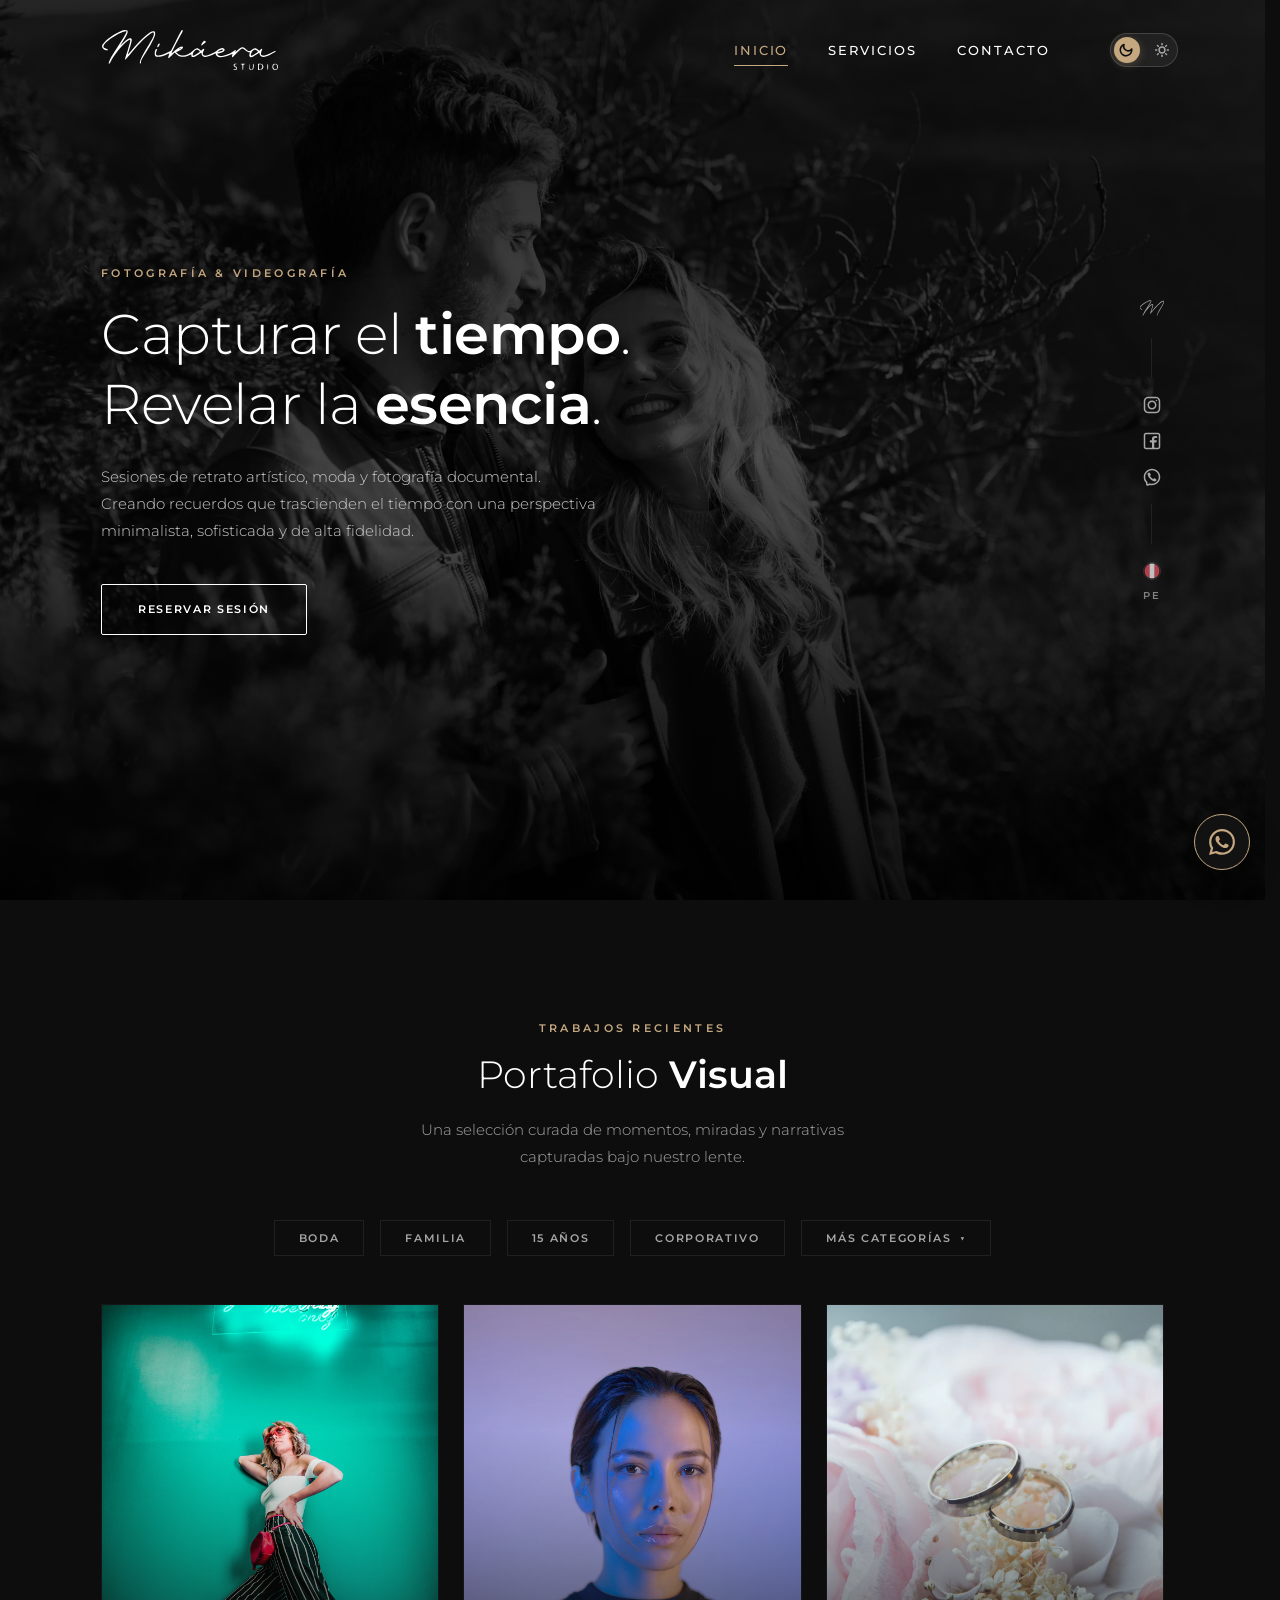
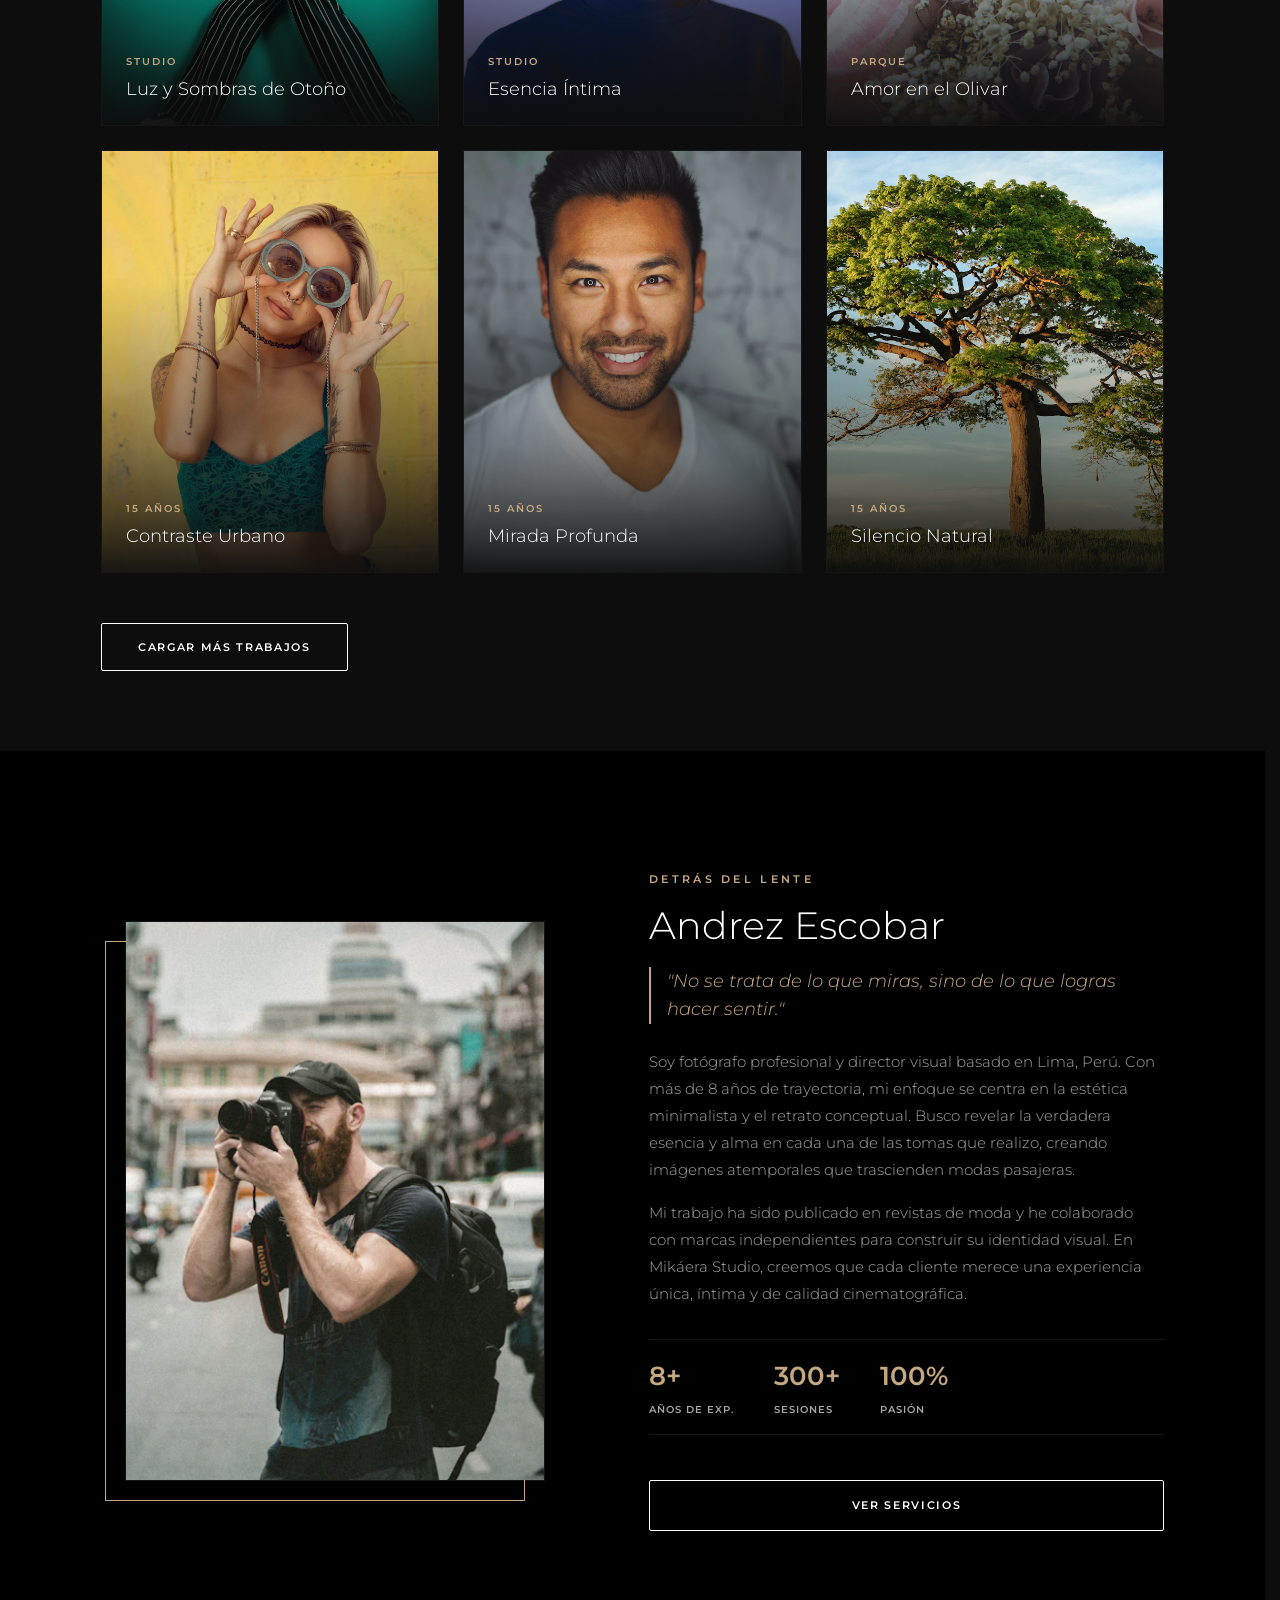
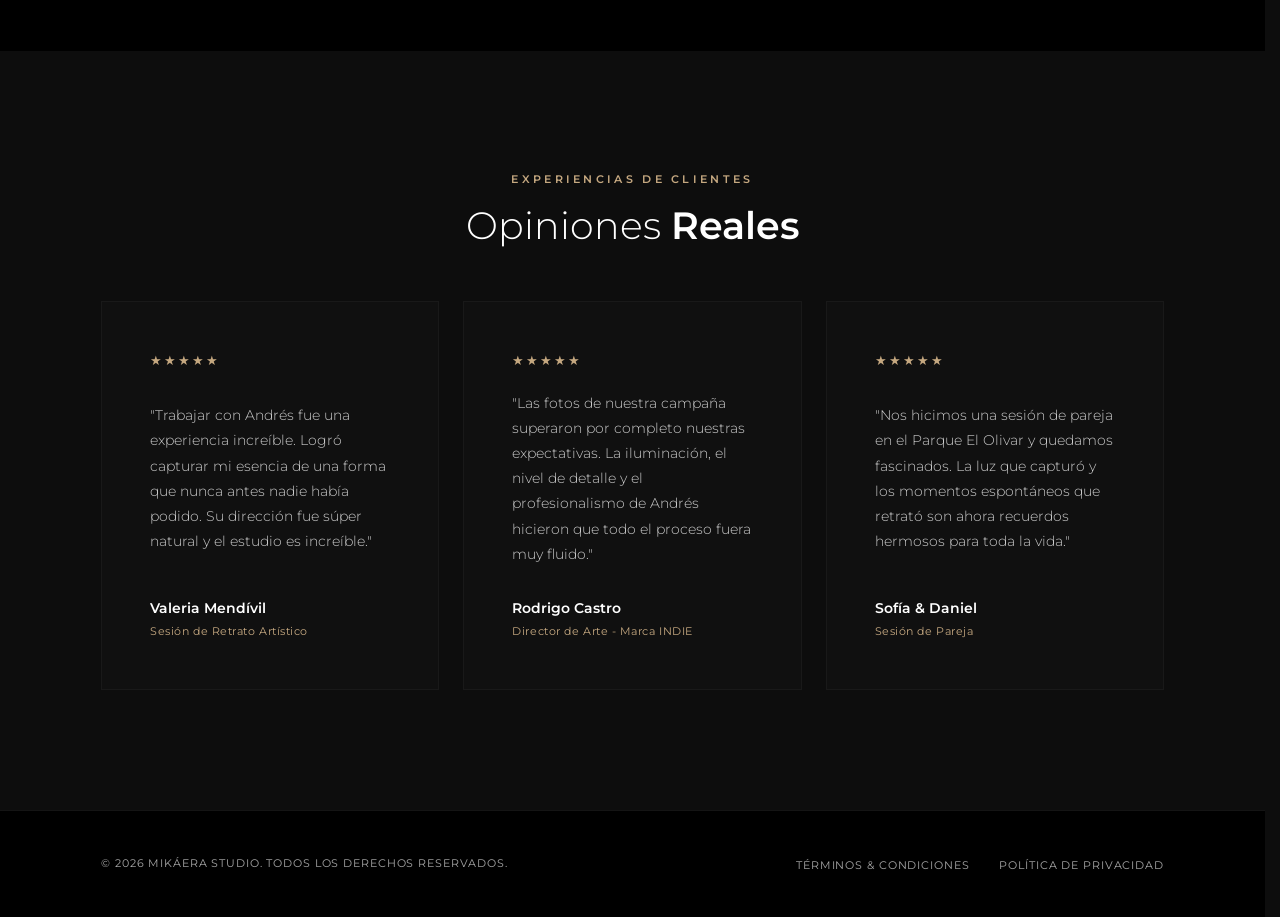
==== index.html @ 5ca25a08 "style: implement adaptive responsive portfolio filters for mobile screens" ====
<!doctype html>
<html lang="es">
  <head>
    <meta charset="UTF-8" />
    <meta name="viewport" content="width=device-width, initial-scale=1.0" />

    <title>Mikáera | Studio de Fotografía</title>

    <!-- Favicon (Opcional, enlazable si se genera) -->
    <link rel="icon" type="image/svg+xml" href="assets/images/logo.svg" />

    <!-- Hoja de estilos del proyecto -->
    <link rel="stylesheet" href="css/styles.css?v=2.0" />
  </head>
  <body class="home-page">
    <script>
      (function() {
        const savedTheme = localStorage.getItem('mikaera-theme') || 'dark';
        if (savedTheme === 'light') {
          document.body.setAttribute('data-theme', 'light');
        }
      })();
    </script>
    <!-- ==========================================================================
     PANTALLA DE PRE-CARGA (PRELOADER)
     ========================================================================== -->
    <div id="preloader" class="preloader"></div>
    <!-- ==========================================================================
     1. CABECERA (MAIN HEADER / NAVEGACIÓN)
     ========================================================================== -->
    <header class="main-header" id="main-header">
      <!-- Contenedor del Logo de la Marca -->
      <div class="logo-container">
        <a href="index.html" aria-label="Inicio - Andrez Escobar">
          <!-- Logo en formato SVG (Se aplica filtro en CSS para adaptarlo al fondo) -->
          <img
            src="assets/images/logo.svg"
            alt="Andrez Escobar Logo"
            class="logo-img"
            id="logo"
          />
        </a>
      </div>

      <!-- Navegación Principal (Edita o añade enlaces aquí) -->
      <nav class="main-navigation" aria-label="Navegación principal">
        <ul class="nav-menu">
          <li><a href="index.html" class="nav-link active">Inicio</a></li>
          <li><a href="servicios.html" class="nav-link">Servicios</a></li>
          <li><a href="contacto.html" class="nav-link">Contacto</a></li>
          <li class="theme-switcher-item">
            <div class="theme-switcher" aria-label="Selector de tema">
              <button class="theme-btn theme-btn--dark active" data-theme-select="dark" title="Tema Oscuro" aria-label="Activar tema oscuro"></button>
              <button class="theme-btn theme-btn--light" data-theme-select="light" title="Tema Claro" aria-label="Activar tema claro"></button>
            </div>
          </li>
        </ul>
      </nav>

      <!-- Botón de Menú Hamburguesa para Móvil -->
      <button class="menu-toggle" aria-label="Abrir menú de navegación" aria-expanded="false">
        <span class="hamburger-bar"></span>
        <span class="hamburger-bar"></span>
        <span class="hamburger-bar"></span>
      </button>
    </header>

    <main>
      <!-- ==========================================================================
       2. SECCIÓN HERO (PORTADA PRINCIPAL)
       ========================================================================== -->
      <section class="hero-section" id="inicio">
        <!-- Contenido Principal de Texto y CTA -->
        <div class="hero-content">
          <!-- Subtítulo o categoría superior -->
          <span class="hero-category">Fotografía & Videografía</span>

          <!-- Título de impacto (Headline). Las etiquetas <span> sirven para aplicar un peso de fuente más grueso -->
          <h1 class="hero-title">
            Capturar el <span>tiempo</span>.<br />
            Revelar la <span>esencia</span>.
          </h1>

          <!-- Párrafo descriptivo (Subheadline) -->
          <p class="hero-description">
            Sesiones de retrato artístico, moda y fotografía documental. Creando
            recuerdos que trascienden el tiempo con una perspectiva minimalista,
            sofisticada y de alta fidelidad.
          </p>

          <!-- Botón de Llamada a la Acción (CTA) -->
          <a href="contacto.html" class="btn btn--primary" id="cta-button">
            Reservar Sesión
          </a>
        </div>

        <!-- ==========================================================================
         3. BARRA LATERAL FLOTANTE DE REDES SOCIALES
         ========================================================================== -->
        <aside class="social-sidebar" aria-label="Redes sociales">
          <!-- Sello Estrella (Arriba) -->
          <div class="star-sidebar" title="Mikáera Studio">
            <div class="star-icon-wrapper">
              <svg
                width="24"
                height="24"
                viewBox="2.4 -22.1 124 124"
                fill="currentColor"
                class="star-icon"
              >
                <g transform="translate(-108.837447,377.000000) scale(0.100000,-0.100000)">
                  <path stroke="currentColor" stroke-width="3" stroke-linejoin="round" d="M1570,3756.001c-135-51.001-331.001-178.003-422.002-273.999c-68.999-73.003-76.997-110-30-155
		c32.002-31.001,83.003-49.004,103.003-36.001c16.997,10,15,11.997-43.999,36.997c-57.002,25-66.001,44.004-41.001,89.004
		c51.001,95.996,372.998,303.999,495,320c41.997,5.996,41.997,5.996,35-22.002c-9.004-35-101.001-187.998-227.002-376.001
		c-52.998-80-107.998-167.998-122.002-195c-42.998-81.997-75.996-161.997-68.999-167.998c13.003-13.003,23.003-3.003,48.003,46.997
		c72.998,144.004,263.999,381.001,386.997,479.004c98.003,76.997,98.999,50,12.002-222.002c-36.001-111.001-65-203.999-65-206.001
		c0-1.997,6.001-3.999,12.998-3.999c7.002,0,65,65,128.999,142.998c212.002,260,464.004,497.002,529.004,497.002
		c30,0,23.999-55-15-135c-18.003-38.999-78.003-142.998-134.004-232.998C2018.999,3127.002,1956.001,2975,2000,2975
		c10,0,13.999,7.998,11.997,27.998c-2.998,33.003,21.001,79.004,137.002,262.002c96.001,151.001,188.999,333.999,197.998,387.002
		c3.003,20,3.003,47.998-0.996,61.997c-5,21.001-12.002,26.001-39.004,26.001c-85.996,0-277.998-171.001-528.999-468.999
		c-45-53.003-78.999-87.002-76.001-76.001c4.004,11.001,27.002,87.998,53.003,170c26.001,86.001,43.999,160,40,172.002
		c-16.001,65.996-93.003,36.997-207.002-77.002c-43.999-43.999-71.997-67.002-61.997-52.002
		c130.996,199.004,175.996,285,171.997,325c-2.998,30-5,32.002-47.998,34.004C1625,3767.998,1588.999,3762.998,1570,3756.001z"/>
                </g>
              </svg>
            </div>
          </div>

          <!-- Línea vertical divisoria superior -->
          <div class="sidebar-divider"></div>

          <!-- Enlace a Instagram (Icono SVG embebido para poder aplicar cambios de color con CSS) -->
          <a
            href="https://instagram.com"
            class="social-icon-link"
            target="_blank"
            rel="noopener noreferrer"
            aria-label="Instagram de Andrez Escobar"
          >
            <svg
              width="24"
              height="24"
              viewBox="0 0 24 24"
              fill="none"
              xmlns="http://www.w3.org/2000/svg"
            >
              <path
                fill-rule="evenodd"
                clip-rule="evenodd"
                d="M12 18C15.3137 18 18 15.3137 18 12C18 8.68629 15.3137 6 12 6C8.68629 6 6 8.68629 6 12C6 15.3137 8.68629 18 12 18ZM12 16C14.2091 16 16 14.2091 16 12C16 9.79086 14.2091 8 12 8C9.79086 8 8 9.79086 8 12C8 14.2091 9.79086 16 12 16Z"
                fill="currentColor"
              />
              <path
                d="M18 5C17.4477 5 17 5.44772 17 6C17 6.55228 17.4477 7 18 7C18.5523 7 19 6.55228 19 6C19 5.44772 18.5523 5 18 5Z"
                fill="currentColor"
              />
              <path
                fill-rule="evenodd"
                clip-rule="evenodd"
                d="M1.65396 4.27606C1 5.55953 1 7.23969 1 10.6V13.4C1 16.7603 1 18.4405 1.65396 19.7239C2.2292 20.8529 3.14708 21.7708 4.27606 22.346C5.55953 23 7.23969 23 10.6 23H13.4C16.7603 23 18.4405 23 19.7239 22.346C20.8529 21.7708 21.7708 20.8529 22.346 19.7239C23 18.4405 23 16.7603 23 13.4V10.6C23 7.23969 23 5.55953 22.346 4.27606C21.7708 3.14708 20.8529 2.2292 19.7239 1.65396C18.4405 1 16.7603 1 13.4 1H10.6C7.23969 1 5.55953 1 4.27606 1.65396C3.14708 2.2292 2.2292 3.14708 1.65396 4.27606ZM13.4 3H10.6C8.88684 3 7.72225 3.00156 6.82208 3.0751C5.94524 3.14674 5.49684 3.27659 5.18404 3.43597C4.43139 3.81947 3.81947 4.43139 3.43597 5.18404C3.27659 5.49684 3.14674 5.94524 3.0751 6.82208C3.00156 7.72225 3 8.88684 3 10.6V13.4C3 15.1132 3.00156 16.2777 3.0751 17.1779C3.14674 18.0548 3.27659 18.5032 3.43597 18.816C3.81947 19.5686 4.43139 20.1805 5.18404 20.564C5.49684 20.7234 5.94524 20.8533 6.82208 20.9249C7.72225 20.9984 8.88684 21 10.6 21H13.4C15.1132 21 16.2777 20.9984 17.1779 20.9249C18.0548 20.8533 18.5032 20.7234 18.816 20.564C19.5686 20.1805 20.1805 19.5686 20.564 18.816C20.7234 18.5032 20.8533 18.0548 20.9249 17.1779C20.9984 16.2777 21 15.1132 21 13.4V10.6C21 8.88684 20.9984 7.72225 20.9249 6.82208C20.8533 5.94524 20.7234 5.49684 20.564 5.18404C20.1805 4.43139 19.5686 3.81947 18.816 3.43597C18.5032 3.27659 18.0548 3.14674 17.1779 3.0751C16.2777 3.00156 15.1132 3 13.4 3Z"
                fill="currentColor"
              />
            </svg>
          </a>

          <!-- Enlace a Facebook -->
          <a
            href="https://facebook.com"
            class="social-icon-link"
            target="_blank"
            rel="noopener noreferrer"
            aria-label="Facebook de Andrez Escobar"
          >
            <svg
              width="24"
              height="24"
              viewBox="0 0 24 24"
              fill="none"
              xmlns="http://www.w3.org/2000/svg"
            >
              <path
                fill-rule="evenodd"
                clip-rule="evenodd"
                d="M20 1C21.6569 1 23 2.34315 23 4V20C23 21.6569 21.6569 23 20 23H4C2.34315 23 1 21.6569 1 20V4C1 2.34315 2.34315 1 4 1H20ZM20 3C20.5523 3 21 3.44772 21 4V20C21 20.5523 20.5523 21 20 21H15V13.9999H17.0762C17.5066 13.9999 17.8887 13.7245 18.0249 13.3161L18.4679 11.9871C18.6298 11.5014 18.2683 10.9999 17.7564 10.9999H15V8.99992C15 8.49992 15.5 7.99992 16 7.99992H18C18.5523 7.99992 19 7.5522 19 6.99992V6.31393C19 5.99091 18.7937 5.7013 18.4813 5.61887C17.1705 5.27295 16 5.27295 16 5.27295C13.5 5.27295 12 6.99992 12 8.49992V10.9999H10C9.44772 10.9999 9 11.4476 9 11.9999V12.9999C9 13.5522 9.44771 13.9999 10 13.9999H12V21H4C3.44772 21 3 20.5523 3 20V4C3 3.44772 3.44772 3 4 3H20Z"
                fill="currentColor"
              />
            </svg>
          </a>

          <!-- Enlace a WhatsApp -->
          <a
            href="https://wa.me/51992625035"
            class="social-icon-link"
            target="_blank"
            rel="noopener noreferrer"
            aria-label="WhatsApp de Andrez Escobar"
          >
            <svg
              width="24"
              height="24"
              viewBox="0 0 24 24"
              fill="none"
              xmlns="http://www.w3.org/2000/svg"
            >
              <path
                d="M6.014 8.00613C6.12827 7.1024 7.30277 5.87414 8.23488 6.01043L8.23339 6.00894C9.14051 6.18132 9.85859 7.74261 10.2635 8.44465C10.5504 8.95402 10.3641 9.4701 10.0965 9.68787C9.7355 9.97883 9.17099 10.3803 9.28943 10.7834C9.5 11.5 12 14 13.2296 14.7107C13.695 14.9797 14.0325 14.2702 14.3207 13.9067C14.5301 13.6271 15.0466 13.46 15.5548 13.736C16.3138 14.178 17.0288 14.6917 17.69 15.27C18.0202 15.546 18.0977 15.9539 17.8689 16.385C17.4659 17.1443 16.3003 18.1456 15.4542 17.9421C13.9764 17.5868 8 15.27 6.08033 8.55801C5.97237 8.24048 5.99955 8.12044 6.014 8.00613Z"
                fill="currentColor"
              />
              <path
                fill-rule="evenodd"
                clip-rule="evenodd"
                d="M12 23C10.7764 23 10.0994 22.8687 9 22.5L6.89443 23.5528C5.56462 24.2177 4 23.2507 4 21.7639V19.5C1.84655 17.492 1 15.1767 1 12C1 5.92487 5.92487 1 12 1C18.0751 1 23 5.92487 23 12C23 18.0751 18.0751 23 12 23ZM6 18.6303L5.36395 18.0372C3.69087 16.4772 3 14.7331 3 12C3 7.02944 7.02944 3 12 3C16.9706 3 21 7.02944 21 12C21 16.9706 16.9706 21 12 21C11.0143 21 10.552 20.911 9.63595 20.6038L8.84847 20.3397L6 21.7639V18.6303Z"
                fill="currentColor"
              />
            </svg>
          </a>

          <!-- Línea vertical divisoria -->
          <div class="sidebar-divider"></div>

          <!-- Origen/Ubicación del Studio (Perú) -->
          <div class="location-sidebar" title="Estudio de origen peruano">
            <img
              src="assets/images/peru-flag.svg"
              alt="Bandera del Perú"
              class="flag-icon-sidebar"
            />
            <span class="location-text">PE</span>
          </div>
        </aside>
      </section>

      <!-- ==========================================================================
       3. SECCIÓN PORTAFOLIO (GALERÍA INTERACTIVA)
       ========================================================================== -->
      <section class="portfolio-section scroll-reveal" id="portafolio">
        <div class="section-header text-center">
          <span class="section-subtitle">Trabajos Recientes</span>
          <h2 class="section-title">Portafolio <span>Visual</span></h2>
          <p class="section-description mx-auto">
            Una selección curada de momentos, miradas y narrativas capturadas bajo nuestro lente.
          </p>
        </div>

        <!-- Filtros de Categorías -->
        <div class="portfolio-filters">
          <!-- Botones Directos -->
          <button class="btn btn--accent filter-btn" data-filter="bodas-parejas">Boda</button>
          <button class="btn btn--accent filter-btn" data-filter="maternidad-familia">Familia</button>
          <button class="btn btn--accent filter-btn hide-on-mobile" data-filter="quinceanos-editorial">15 Años</button>
          <button class="btn btn--accent filter-btn hide-on-mobile" data-filter="branding-identidad">Corporativo</button>
          
          <!-- Dropdown de Categorías Secundarias -->
          <div class="portfolio-dropdown" id="portfolio-dropdown">
            <button class="btn btn--accent dropdown-trigger" id="dropdown-trigger-btn" aria-haspopup="true" aria-expanded="false">
              <span class="trigger-text">Más Categorías</span> <span class="chevron-arrow">▼</span>
            </button>
            <ul class="portfolio-dropdown-menu" role="menu" aria-labelledby="dropdown-trigger-btn">
              <li role="none"><button class="dropdown-item filter-btn" data-filter="all" role="menuitem">Ver Todos</button></li>
              <!-- Mostrados solo en móviles dentro del dropdown -->
              <li role="none" class="show-on-mobile"><button class="dropdown-item filter-btn" data-filter="quinceanos-editorial" role="menuitem">15 Años</button></li>
              <li role="none" class="show-on-mobile"><button class="dropdown-item filter-btn" data-filter="branding-identidad" role="menuitem">Corporativo</button></li>
              
              <li role="none"><button class="dropdown-item filter-btn" data-filter="graduacion" role="menuitem">Graduación</button></li>
              <li role="none"><button class="dropdown-item filter-btn" data-filter="promocion" role="menuitem">Promoción</button></li>
              <li role="none"><button class="dropdown-item filter-btn" data-filter="parque" role="menuitem">Parque</button></li>
              <li role="none"><button class="dropdown-item filter-btn" data-filter="studio" role="menuitem">Studio</button></li>
              <li role="none"><button class="dropdown-item filter-btn" data-filter="cumpleanos" role="menuitem">Cumple años</button></li>
            </ul>
          </div>
        </div>

        <!-- Grid de Portafolio -->
        <div class="portfolio-grid">
          <!-- Item 1: Editorial de Moda -->
          <div class="portfolio-item" data-project-id="1" data-category="studio" data-title="Luz y Sombras de Otoño" data-image="assets/images/portfolio/proyecto-1/hero.webp">
            <div class="portfolio-img-container">
              <img src="assets/images/portfolio/proyecto-1/hero.webp" alt="Editorial de Moda - Estudio" class="portfolio-img lazy-image" loading="lazy">
              <a href="#" class="portfolio-link-overlay" aria-label="Ver detalles de Luz y Sombras de Otoño"></a>
              <div class="portfolio-overlay">
                <span class="portfolio-category">Studio</span>
                <h3 class="portfolio-item-title">Luz y Sombras de Otoño</h3>
                
              </div>
            </div>
          </div>

          <!-- Item 2: Retrato de Autor -->
          <div class="portfolio-item" data-project-id="2" data-category="studio" data-title="Esencia Íntima" data-image="assets/images/portfolio/proyecto-2/hero.webp">
            <div class="portfolio-img-container">
              <img src="assets/images/portfolio/proyecto-2/hero.webp" alt="Retrato Artístico Femenino" class="portfolio-img lazy-image" loading="lazy">
              <a href="#" class="portfolio-link-overlay" aria-label="Ver detalles de Esencia Íntima"></a>
              <div class="portfolio-overlay">
                <span class="portfolio-category">Studio</span>
                <h3 class="portfolio-item-title">Esencia Íntima</h3>
                
              </div>
            </div>
          </div>

          <!-- Item 3: Bodas & Parejas -->
          <div class="portfolio-item" data-project-id="3" data-category="parque" data-title="Amor en el Olivar" data-image="assets/images/portfolio/proyecto-3/hero.webp">
            <div class="portfolio-img-container">
              <img src="assets/images/portfolio/proyecto-3/hero.webp" alt="Pareja en el Olivar" class="portfolio-img lazy-image" loading="lazy">
              <a href="#" class="portfolio-link-overlay" aria-label="Ver detalles de Amor en el Olivar"></a>
              <div class="portfolio-overlay">
                <span class="portfolio-category">Parque</span>
                <h3 class="portfolio-item-title">Amor en el Olivar</h3>
                
              </div>
            </div>
          </div>

          <!-- Item 4: Quinceaños Editorial -->
          <div class="portfolio-item" data-project-id="4" data-category="quinceanos-editorial" data-title="Contraste Urbano" data-image="assets/images/portfolio/proyecto-4/hero.webp">
            <div class="portfolio-img-container">
              <img src="assets/images/portfolio/proyecto-4/hero.webp" alt="Editorial Primavera Urbano" class="portfolio-img lazy-image" loading="lazy">
              <a href="#" class="portfolio-link-overlay" aria-label="Ver detalles de Contraste Urbano"></a>
              <div class="portfolio-overlay">
                <span class="portfolio-category">15 Años</span>
                <h3 class="portfolio-item-title">Contraste Urbano</h3>
                
              </div>
            </div>
          </div>

          <!-- Item 5: Retrato de Autor -->
          <div class="portfolio-item" data-project-id="5" data-category="quinceanos-editorial" data-title="Mirada Profunda" data-image="assets/images/portfolio/proyecto-5/hero.webp">
            <div class="portfolio-img-container">
              <img src="assets/images/portfolio/proyecto-5/hero.webp" alt="Retrato Masculino Expresivo" class="portfolio-img lazy-image" loading="lazy">
              <a href="#" class="portfolio-link-overlay" aria-label="Ver detalles de Mirada Profunda"></a>
              <div class="portfolio-overlay">
                <span class="portfolio-category">15 Años</span>
                <h3 class="portfolio-item-title">Mirada Profunda</h3>
                
              </div>
            </div>
          </div>

          <!-- Item 6: Quinceaños Editorial -->
          <div class="portfolio-item" data-project-id="6" data-category="quinceanos-editorial" data-title="Silencio Natural" data-image="assets/images/portfolio/proyecto-6/hero.webp">
            <div class="portfolio-img-container">
              <img src="assets/images/portfolio/proyecto-6/hero.webp" alt="Naturaleza Documental" class="portfolio-img lazy-image" loading="lazy">
              <a href="#" class="portfolio-link-overlay" aria-label="Ver detalles de Silencio Natural"></a>
              <div class="portfolio-overlay">
                <span class="portfolio-category">15 Años</span>
                <h3 class="portfolio-item-title">Silencio Natural</h3>
                
              </div>
            </div>
          </div>

          <!-- Item 7: Maternidad & Familia -->
          <div class="portfolio-item" data-project-id="7" data-category="maternidad-familia" data-title="Risas de la Tarde" data-image="assets/images/portfolio/proyecto-7/hero.webp">
            <div class="portfolio-img-container">
              <img src="assets/images/portfolio/proyecto-7/hero.webp" alt="Familia en Exteriores" class="portfolio-img lazy-image" loading="lazy">
              <a href="#" class="portfolio-link-overlay" aria-label="Ver detalles de Risas de la Tarde"></a>
              <div class="portfolio-overlay">
                <span class="portfolio-category">Familia</span>
                <h3 class="portfolio-item-title">Risas de la Tarde</h3>
                
              </div>
            </div>
          </div>

          <!-- Item 8: Maternidad & Familia -->
          <div class="portfolio-item" data-project-id="8" data-category="maternidad-familia" data-title="Dulce Espera" data-image="assets/images/portfolio/proyecto-8/hero.webp">
            <div class="portfolio-img-container">
              <img src="assets/images/portfolio/proyecto-8/hero.webp" alt="Maternidad Artística" class="portfolio-img lazy-image" loading="lazy">
              <a href="#" class="portfolio-link-overlay" aria-label="Ver detalles de Dulce Espera"></a>
              <div class="portfolio-overlay">
                <span class="portfolio-category">Familia</span>
                <h3 class="portfolio-item-title">Dulce Espera</h3>
                
              </div>
            </div>
          </div>

          <!-- Item 9: Conceptual & Fine Art -->
          <div class="portfolio-item" data-project-id="9" data-category="studio" data-title="Destello Mágico" data-image="assets/images/portfolio/proyecto-9/hero.webp">
            <div class="portfolio-img-container">
              <img src="assets/images/portfolio/proyecto-9/hero.webp" alt="Efectos de Brillo Creativos" class="portfolio-img lazy-image" loading="lazy">
              <a href="#" class="portfolio-link-overlay" aria-label="Ver detalles de Destello Mágico"></a>
              <div class="portfolio-overlay">
                <span class="portfolio-category">Studio</span>
                <h3 class="portfolio-item-title">Destello Mágico</h3>
                
              </div>
            </div>
          </div>

          <!-- Item 10: Maternidad & Familia -->
          <div class="portfolio-item" data-project-id="10" data-category="maternidad-familia" data-title="Miradas Compartidas" data-image="assets/images/portfolio/proyecto-10/hero.webp">
            <div class="portfolio-img-container">
              <img src="assets/images/portfolio/proyecto-10/hero.webp" alt="Reportaje de Pareja" class="portfolio-img lazy-image" loading="lazy">
              <a href="#" class="portfolio-link-overlay" aria-label="Ver detalles de Miradas Compartidas"></a>
              <div class="portfolio-overlay">
                <span class="portfolio-category">Familia</span>
                <h3 class="portfolio-item-title">Miradas Compartidas</h3>
                
              </div>
            </div>
          </div>

          <!-- Item 11: Graduaciones & Promos -->
          <div class="portfolio-item" data-project-id="11" data-category="promocion" data-title="Inocencia y Luz" data-image="assets/images/portfolio/proyecto-11/hero.webp">
            <div class="portfolio-img-container">
              <img src="assets/images/portfolio/proyecto-11/hero.webp" alt="Retrato Infantil Espontáneo" class="portfolio-img lazy-image" loading="lazy">
              <a href="#" class="portfolio-link-overlay" aria-label="Ver detalles de Inocencia y Luz"></a>
              <div class="portfolio-overlay">
                <span class="portfolio-category">Promoción</span>
                <h3 class="portfolio-item-title">Inocencia y Luz</h3>
                
              </div>
            </div>
          </div>

          <!-- Item 12: Graduaciones & Promos -->
          <div class="portfolio-item" data-project-id="12" data-category="cumpleanos" data-title="Celebración Dorada" data-image="assets/images/portfolio/proyecto-12/hero.webp">
            <div class="portfolio-img-container">
              <img src="assets/images/portfolio/proyecto-12/hero.webp" alt="Cumpleaños en Estudio" class="portfolio-img lazy-image" loading="lazy">
              <a href="#" class="portfolio-link-overlay" aria-label="Ver detalles de Celebración Dorada"></a>
              <div class="portfolio-overlay">
                <span class="portfolio-category">Cumple años</span>
                <h3 class="portfolio-item-title">Celebración Dorada</h3>
                
              </div>
            </div>
          </div>

          <!-- Item 13: Quinceaños Editorial -->
          <div class="portfolio-item" data-project-id="13" data-category="quinceanos-editorial" data-title="Quince Primaveras" data-image="assets/images/portfolio/proyecto-13/hero.webp">
            <div class="portfolio-img-container">
              <img src="assets/images/portfolio/proyecto-13/hero.webp" alt="Retrato Quinceañera" class="portfolio-img lazy-image" loading="lazy">
              <a href="#" class="portfolio-link-overlay" aria-label="Ver detalles de Quince Primaveras"></a>
              <div class="portfolio-overlay">
                <span class="portfolio-category">15 Años</span>
                <h3 class="portfolio-item-title">Quince Primaveras</h3>
                
              </div>
            </div>
          </div>

          <!-- Item 14: Eventos & Coberturas -->
          <div class="portfolio-item" data-project-id="14" data-category="graduacion" data-title="Unión Eterna" data-image="assets/images/portfolio/proyecto-14/hero.webp">
            <div class="portfolio-img-container">
              <img src="assets/images/portfolio/proyecto-14/hero.webp" alt="Retrato Familiar Elegante" class="portfolio-img lazy-image" loading="lazy">
              <a href="#" class="portfolio-link-overlay" aria-label="Ver detalles de Unión Eterna"></a>
              <div class="portfolio-overlay">
                <span class="portfolio-category">Graduación</span>
                <h3 class="portfolio-item-title">Unión Eterna</h3>
                
              </div>
            </div>
          </div>

          <!-- Item 15: Bodas & Parejas -->
          <div class="portfolio-item" data-project-id="15" data-category="bodas-parejas" data-title="Atardecer de Dos" data-image="assets/images/portfolio/proyecto-15/hero.webp">
            <div class="portfolio-img-container">
              <img src="assets/images/portfolio/proyecto-15/hero.webp" alt="Sesión de Pareja al Aire Libre" class="portfolio-img lazy-image" loading="lazy">
              <a href="#" class="portfolio-link-overlay" aria-label="Ver detalles de Atardecer de Dos"></a>
              <div class="portfolio-overlay">
                <span class="portfolio-category">Boda</span>
                <h3 class="portfolio-item-title">Atardecer de Dos</h3>
                
              </div>
            </div>
          </div>

          <!-- Item 16: Retrato de Autor -->
          <div class="portfolio-item" data-project-id="16" data-category="studio" data-title="Retrato de Luz" data-image="assets/images/portfolio/proyecto-16/hero.webp">
            <div class="portfolio-img-container">
              <img src="assets/images/portfolio/proyecto-16/hero.webp" alt="Estudio Retrato Creativo" class="portfolio-img lazy-image" loading="lazy">
              <a href="#" class="portfolio-link-overlay" aria-label="Ver detalles de Retrato de Luz"></a>
              <div class="portfolio-overlay">
                <span class="portfolio-category">Studio</span>
                <h3 class="portfolio-item-title">Retrato de Luz</h3>
                
              </div>
            </div>
          </div>

          <!-- Item 17: Branding & Corporativo -->
          <div class="portfolio-item" data-project-id="17" data-category="branding-identidad" data-title="Detalles en Verde" data-image="assets/images/portfolio/proyecto-17/hero.webp">
            <div class="portfolio-img-container">
              <img src="assets/images/portfolio/proyecto-17/hero.webp" alt="Detalles Naturales" class="portfolio-img lazy-image" loading="lazy">
              <a href="#" class="portfolio-link-overlay" aria-label="Ver detalles de Detalles en Verde"></a>
              <div class="portfolio-overlay">
                <span class="portfolio-category">Corporativo</span>
                <h3 class="portfolio-item-title">Detalles en Verde</h3>
                
              </div>
            </div>
          </div>

          <!-- Item 18: Branding & Corporativo -->
          <div class="portfolio-item" data-project-id="18" data-category="branding-identidad" data-title="Historias del Camino" data-image="assets/images/portfolio/proyecto-18/hero.webp">
            <div class="portfolio-img-container">
              <img src="assets/images/portfolio/proyecto-18/hero.webp" alt="Fotografía de Viajes / Pareja" class="portfolio-img lazy-image" loading="lazy">
              <a href="#" class="portfolio-link-overlay" aria-label="Ver detalles de Historias del Camino"></a>
              <div class="portfolio-overlay">
                <span class="portfolio-category">Corporativo</span>
                <h3 class="portfolio-item-title">Historias del Camino</h3>
                
              </div>
            </div>
          </div>
        </div>

        <!-- Botón de Carga Progresiva -->
        <div class="portfolio-load-more text-center" style="margin-top: 50px;">
          <button id="load-more-btn" class="btn btn--primary" aria-label="Cargar más trabajos del portafolio">
            Cargar más trabajos
          </button>
        </div>
      </section>

      <!-- ==========================================================================
       4. SECCIÓN SOBRE MÍ
       ========================================================================== -->
      <section class="about-section scroll-reveal" id="sobre-mi">
        <div class="about-container">
          <div class="about-image-wrapper">
            <img src="assets/images/about/andrez-escobar.webp" alt="Andrez Escobar en acción" class="about-img">
            <div class="about-image-border"></div>
          </div>
          <div class="about-content">
            <span class="section-subtitle">Detrás del Lente</span>
            <h2 class="section-title">Andrez Escobar</h2>
            <p class="about-text-highlight">
              "No se trata de lo que miras, sino de lo que logras hacer sentir."
            </p>
            <p class="about-text">
              Soy fotógrafo profesional y director visual basado en Lima, Perú. Con más de 8 años de trayectoria, mi enfoque se centra en la estética minimalista y el retrato conceptual. Busco revelar la verdadera esencia y alma en cada una de las tomas que realizo, creando imágenes atemporales que trascienden modas pasajeras.
            </p>
            <p class="about-text">
              Mi trabajo ha sido publicado en revistas de moda y he colaborado con marcas independientes para construir su identidad visual. En Mikáera Studio, creemos que cada cliente merece una experiencia única, íntima y de calidad cinematográfica.
            </p>
            <div class="about-stats">
              <div class="stat-item">
                <span class="stat-number">8+</span>
                <span class="stat-label">Años de Exp.</span>
              </div>
              <div class="stat-item">
                <span class="stat-number">300+</span>
                <span class="stat-label">Sesiones</span>
              </div>
              <div class="stat-item">
                <span class="stat-number">100%</span>
                <span class="stat-label">Pasión</span>
              </div>
            </div>
            <a href="servicios.html" class="btn btn--primary" style="margin-top: 10px;">Ver Servicios</a>
          </div>
        </div>
      </section>

      <!-- ==========================================================================
       5. SECCIÓN TESTIMONIOS
       ========================================================================== -->
      <section class="testimonials-section scroll-reveal" id="testimonios">
        <div class="section-header text-center">
          <span class="section-subtitle">Experiencias de Clientes</span>
          <h2 class="section-title">Opiniones <span>Reales</span></h2>
        </div>

        <div class="testimonials-grid">
          <!-- Testimonio 1 -->
          <div class="testimonial-card">
            <div class="testimonial-rating">
              <span>★</span><span>★</span><span>★</span><span>★</span><span>★</span>
            </div>
            <p class="testimonial-quote">
              "Trabajar con Andrés fue una experiencia increíble. Logró capturar mi esencia de una forma que nunca antes nadie había podido. Su dirección fue súper natural y el estudio es increíble."
            </p>
            <div class="testimonial-client">
              <h4 class="client-name">Valeria Mendívil</h4>
              <span class="client-role">Sesión de Retrato Artístico</span>
            </div>
          </div>

          <!-- Testimonio 2 -->
          <div class="testimonial-card">
            <div class="testimonial-rating">
              <span>★</span><span>★</span><span>★</span><span>★</span><span>★</span>
            </div>
            <p class="testimonial-quote">
              "Las fotos de nuestra campaña superaron por completo nuestras expectativas. La iluminación, el nivel de detalle y el profesionalismo de Andrés hicieron que todo el proceso fuera muy fluido."
            </p>
            <div class="testimonial-client">
              <h4 class="client-name">Rodrigo Castro</h4>
              <span class="client-role">Director de Arte - Marca INDIE</span>
            </div>
          </div>

          <!-- Testimonio 3 -->
          <div class="testimonial-card">
            <div class="testimonial-rating">
              <span>★</span><span>★</span><span>★</span><span>★</span><span>★</span>
            </div>
            <p class="testimonial-quote">
              "Nos hicimos una sesión de pareja en el Parque El Olivar y quedamos fascinados. La luz que capturó y los momentos espontáneos que retrató son ahora recuerdos hermosos para toda la vida."
            </p>
            <div class="testimonial-client">
              <h4 class="client-name">Sofía & Daniel</h4>
              <span class="client-role">Sesión de Pareja</span>
            </div>
          </div>
        </div>
      </section>

      <!-- ==========================================================================
       MODAL DE DETALLE DE PROYECTO (DINÁMICO)
       ========================================================================== -->
      <div id="project-modal" class="project-modal" aria-hidden="true" role="dialog" aria-label="Detalles del Proyecto">
        <div class="modal-container project-modal-container">
          <button class="modal-close project-modal-close" id="project-modal-close" aria-label="Cerrar modal">&times;</button>
          
          <!-- Contenedor del Hero Banner del Proyecto -->
          <div class="project-modal-hero">
            <div class="project-modal-hero-banner">
              <img id="project-modal-hero-img" src="" alt="Portada del proyecto" class="project-modal-img lazy-image">
            </div>
            <div class="project-modal-meta-header">
              <span id="project-modal-category" class="project-category-tag"></span>
              <h1 class="project-title-main" id="project-modal-title"></h1>
            </div>
          </div>

          <!-- Ficha de Datos Rápida -->
          <div class="project-modal-quick-specs">
            <div class="spec-item">
              <span class="spec-label">Cliente</span>
              <span id="project-modal-client" class="spec-value"></span>
            </div>
            <div class="spec-item">
              <span class="spec-label">Año</span>
              <span id="project-modal-year" class="spec-value"></span>
            </div>
            <div class="spec-item">
              <span class="spec-label">Servicio</span>
              <span id="project-modal-service" class="spec-value"></span>
            </div>
          </div>

          <!-- Grid de Introducción y Créditos -->
          <div class="project-modal-intro-grid">
            <!-- Bloque de Texto Conceptual -->
            <div class="project-modal-conceptual-text">
              <h2 class="project-intro-title">El Concepto</h2>
              <div id="project-modal-concept-paragraphs">
                <!-- Cargado dinámicamente -->
              </div>
            </div>

            <!-- Ficha Técnica / Créditos -->
            <div class="project-modal-credits-panel">
              <h3 class="credits-title">Ficha Técnica</h3>
              <ul class="credits-list">
                <li>
                  <span class="credit-role">Dirección Visual</span>
                  <span id="project-modal-credit-visual" class="credit-name">Andrez Escobar</span>
                </li>
                <li>
                  <span class="credit-role">Estilismo y Moda</span>
                  <span id="project-modal-credit-styling" class="credit-name"></span>
                </li>
                <li>
                  <span class="credit-role">Modelo/Campaña</span>
                  <span id="project-modal-credit-model" class="credit-name"></span>
                </li>
                <li>
                  <span class="credit-role">Maquillaje & Hair</span>
                  <span id="project-modal-credit-makeup" class="credit-name"></span>
                </li>
                <li>
                  <span class="credit-role">Cámara & Ópticas</span>
                  <span id="project-modal-credit-camera" class="credit-name"></span>
                </li>
              </ul>
            </div>
          </div>

          <!-- Galería de Fotos Seleccionadas (Carrusel) -->
          <div class="project-modal-gallery">
            <h3 class="project-gallery-title text-center">Tomas Seleccionadas</h3>
            <div class="project-modal-carousel-container" id="project-modal-carousel-container">
              <div class="project-modal-carousel-track-wrapper">
                <div id="project-modal-gallery-grid" class="project-modal-carousel-track">
                  <!-- Cargado dinámicamente -->
                </div>
              </div>

              <!-- Botones de Control del Carrusel -->
              <button type="button" class="carousel-control carousel-control--prev" id="project-modal-carousel-prev" aria-label="Foto anterior">&#8249;</button>
              <button type="button" class="carousel-control carousel-control--next" id="project-modal-carousel-next" aria-label="Siguiente foto">&#8250;</button>
              <!-- Puntos de Navegación -->
              <div class="carousel-dots" id="project-modal-carousel-dots"></div>
            </div>
          </div>

          <!-- Botón Reservar Sesión -->
          <div class="modal-booking-container">
            <a href="contacto.html" class="btn btn--primary" id="modal-cta-button">
              Reservar Sesión
            </a>
          </div>
        </div>
      </div>

      <!-- ==========================================================================
       6. VISOR DE IMÁGENES (LIGHTBOX)
       ========================================================================== -->
      <div id="lightbox" class="lightbox" aria-hidden="true" role="dialog" aria-label="Visor de imágenes">
        <button class="lightbox-close" aria-label="Cerrar visor">&times;</button>
        <button class="lightbox-prev" aria-label="Imagen anterior">&#8249;</button>
        <button class="lightbox-next" aria-label="Imagen siguiente">&#8250;</button>
        <div class="lightbox-content">
          <img id="lightbox-img" src="" alt="Imagen ampliada">
          <div id="lightbox-caption" class="lightbox-caption"></div>
        </div>
      </div>
    </main>

    <!-- ==========================================================================
     4. PIE DE PÁGINA (MINIMAL FOOTER)
     ========================================================================== -->
    <footer class="main-footer">
      <div class="footer-content">
        <div class="footer-left">
          <p>&copy; 2026 Mikáera Studio. Todos los derechos reservados.</p>
        </div>
        <div class="footer-right">
          <ul class="footer-links">
            <li><a href="#" class="footer-link">Términos & Condiciones</a></li>
            <li><a href="#" class="footer-link">Política de Privacidad</a></li>
          </ul>
        </div>
      </div>
    </footer>

    <!-- ==========================================================================
     BOTÓN FLOTANTE DE WHATSAPP (PREMIUM)
     ========================================================================== -->
    <a href="https://wa.me/51992625035?text=Hola%20Andres,%20me%20interesa%20solicitar%20informaci%C3%B3n%20sobre%20las%20sesiones%20fotogr%C3%A1ficas..." 
       class="whatsapp-float" 
       target="_blank" 
       rel="noopener noreferrer" 
       aria-label="Contactar por WhatsApp">
      <svg class="whatsapp-float-icon" viewBox="0 0 24 24" xmlns="http://www.w3.org/2000/svg">
        <path d="M17.472 14.382c-.297-.149-1.758-.867-2.03-.967-.273-.099-.471-.148-.67.15-.197.297-.767.966-.94 1.164-.173.199-.347.223-.644.075-.297-.15-1.255-.463-2.39-1.475-.883-.788-1.48-1.761-1.653-2.059-.173-.297-.018-.458.13-.606.134-.133.298-.347.446-.52.149-.174.198-.298.298-.497.099-.198.05-.371-.025-.52-.075-.149-.669-1.612-.916-2.207-.242-.579-.487-.5-.669-.51-.173-.008-.371-.01-.57-.01-.198 0-.52.074-.792.372-.272.297-1.04 1.016-1.04 2.479 0 1.462 1.065 2.875 1.213 3.074.149.198 2.096 3.2 5.077 4.487.709.306 1.262.489 1.694.625.712.227 1.36.195 1.871.118.571-.085 1.758-.719 2.006-1.413.248-.694.248-1.289.173-1.413-.074-.124-.272-.198-.57-.347m-5.421 7.403h-.004a9.87 9.87 0 01-5.031-1.378l-.361-.214-3.741.982.998-3.648-.235-.374a9.86 9.86 0 01-1.51-5.26c.001-5.45 4.436-9.884 9.888-9.884 2.64 0 5.122 1.03 6.988 2.898a9.825 9.825 0 012.893 6.994c-.003 5.45-4.437 9.884-9.885 9.884m8.413-18.297A11.815 11.815 0 0012.05 0C5.495 0 .16 5.335.157 11.892c0 2.096.547 4.142 1.588 5.945L0 24l6.335-1.662c1.746.953 3.71 1.455 5.703 1.458h.005c6.554 0 11.89-5.335 11.893-11.893a11.821 11.821 0 00-3.48-8.413z"/>
      </svg>
    </a>

    <!-- ==========================================================================
     JS PRINCIPAL Y MODULARES
     ========================================================================== -->
    <script src="js/main.js?v=2.0"></script>
    <script src="js/home.js?v=2.0"></script>
  </body>
</html>
---- css/styles.css ----
/* ==========================================================================
   DISEÑO DE SISTEMA - HOJA DE ESTILOS PRINCIPAL
   Proyecto: Mikáera Studio - Portafolio de Fotografía Profesional
   Arquitectura: Estructura de Estilos Modular (SMACSS-like CSS Imports)
   Desarrollador: Antigravity AI
   ========================================================================== */

/* 1. Base y Configuración Inicial */
@import url('base/variables.css?v=4.0');
@import url('base/reset.css?v=4.0');

/* 2. Maquetación del Layout */
@import url('layout/header.css?v=4.0');
@import url('layout/footer.css?v=4.0');
@import url('layout/sidebar.css?v=4.0');

/* 3. Componentes Reutilizables */
@import url('components/buttons.css?v=4.0');
@import url('components/lightbox.css?v=4.0');
@import url('components/modal.css?v=4.0');
@import url('components/toast.css?v=4.0');
@import url('components/reveal.css?v=4.0');
@import url('components/whatsapp.css?v=4.0');
@import url('components/preloader.css?v=4.0');

/* 4. Estilos de Páginas Específicas */
@import url('pages/home.css?v=4.0');
@import url('pages/services.css?v=4.1');
@import url('pages/contact.css?v=4.0');
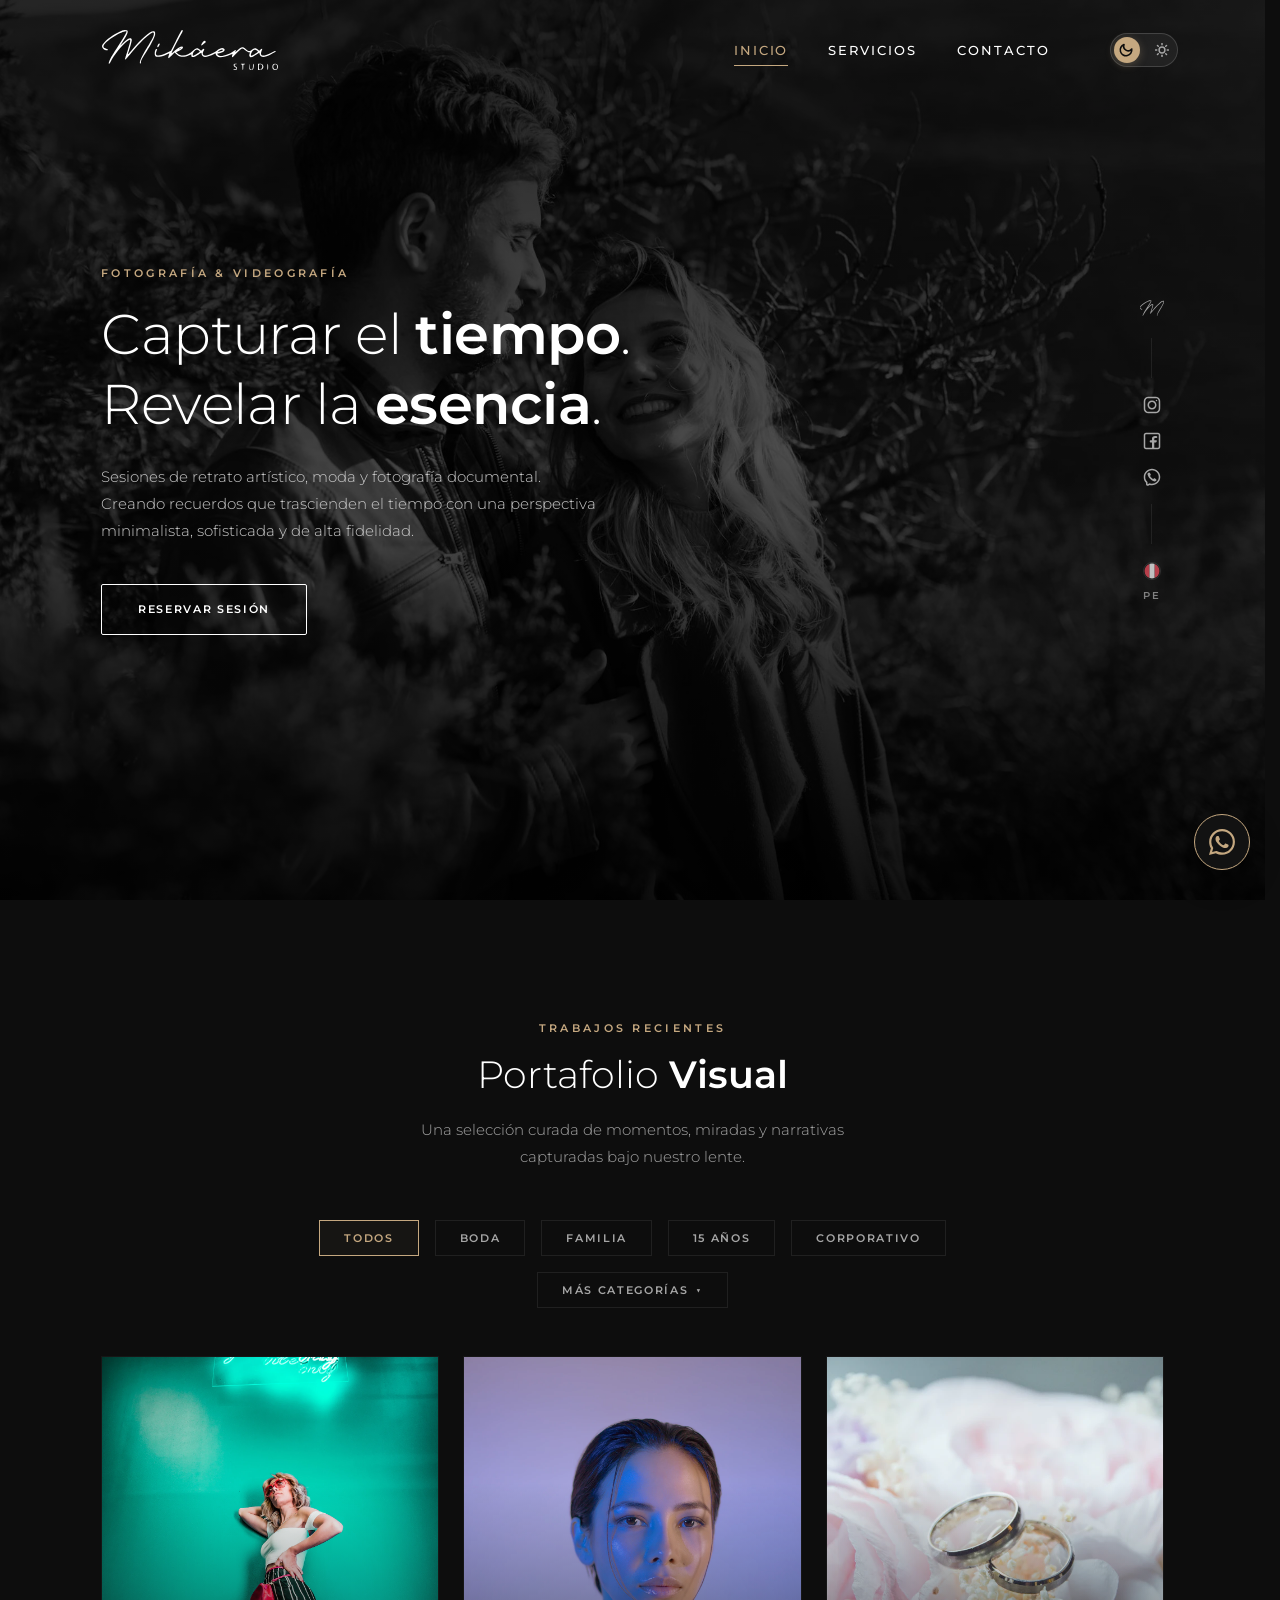
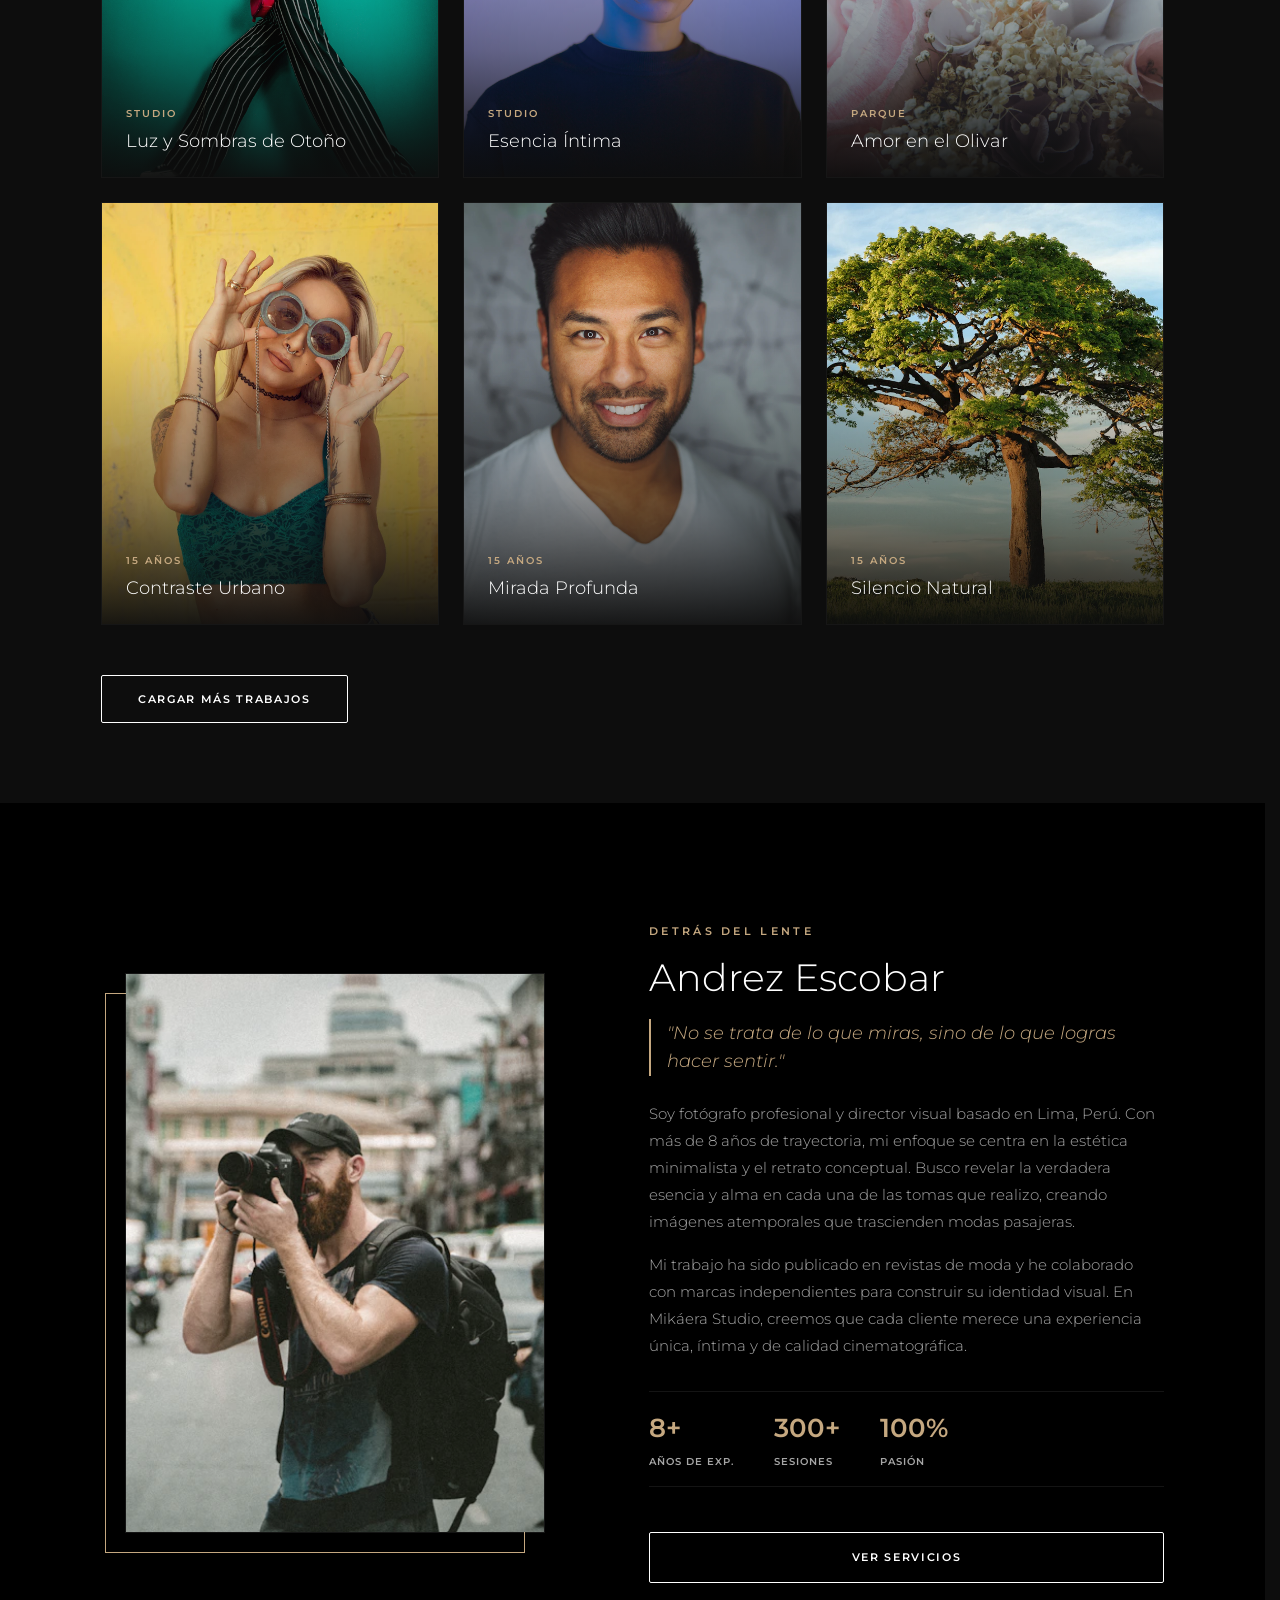
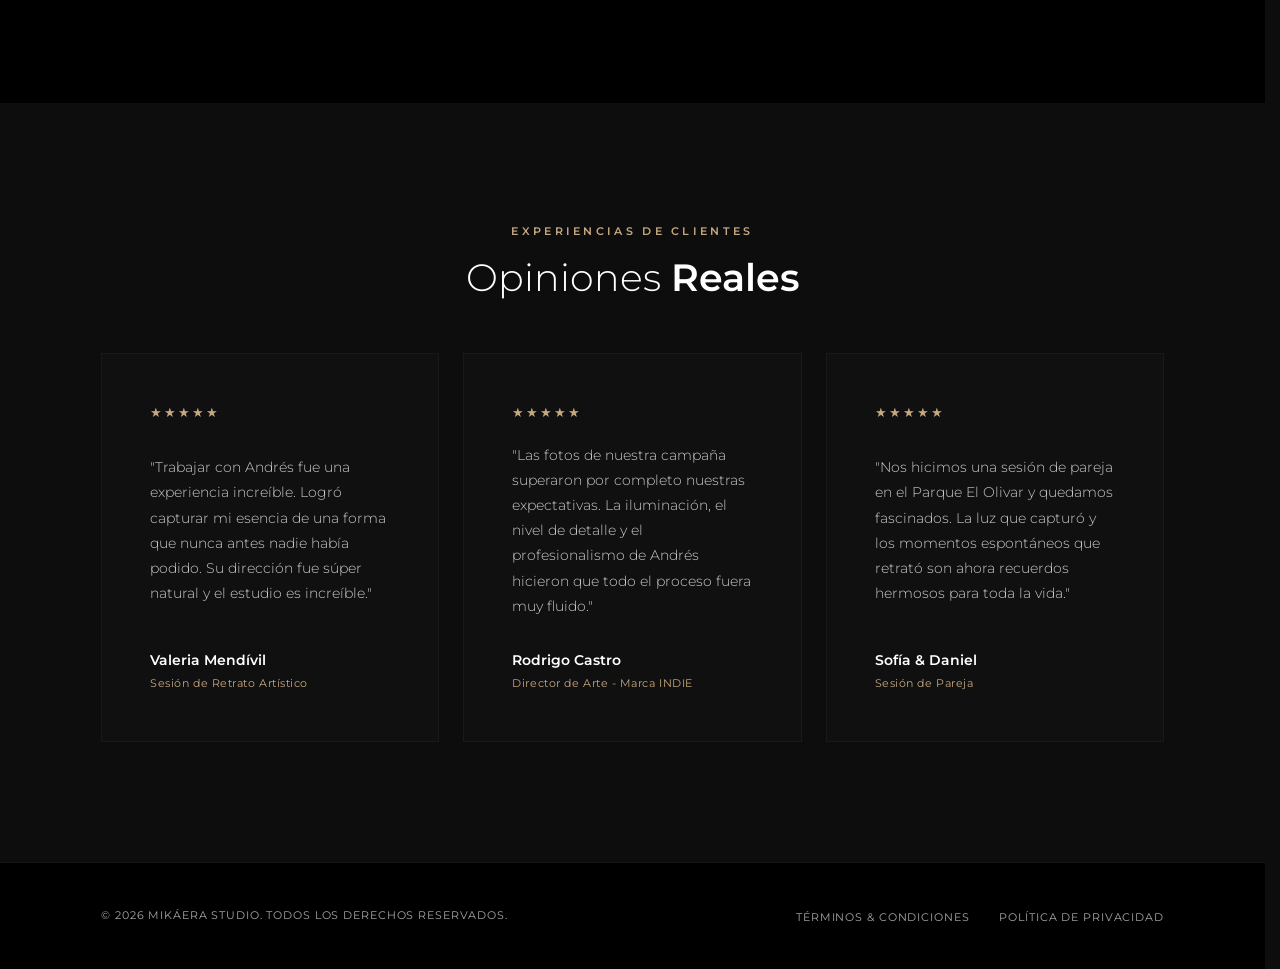
==== commit 73c401a0: "style: add 'Todos' filter as the first active button in the portfolio filters bar" ====
--- a/index.html
+++ b/index.html
@@ -245,6 +245,7 @@
         <!-- Filtros de Categorías -->
         <div class="portfolio-filters">
           <!-- Botones Directos -->
+          <button class="btn btn--accent filter-btn active" data-filter="all">Todos</button>
           <button class="btn btn--accent filter-btn" data-filter="bodas-parejas">Boda</button>
           <button class="btn btn--accent filter-btn" data-filter="maternidad-familia">Familia</button>
           <button class="btn btn--accent filter-btn hide-on-mobile" data-filter="quinceanos-editorial">15 Años</button>
@@ -256,7 +257,6 @@
               <span class="trigger-text">Más Categorías</span> <span class="chevron-arrow">▼</span>
             </button>
             <ul class="portfolio-dropdown-menu" role="menu" aria-labelledby="dropdown-trigger-btn">
-              <li role="none"><button class="dropdown-item filter-btn" data-filter="all" role="menuitem">Ver Todos</button></li>
               <!-- Mostrados solo en móviles dentro del dropdown -->
               <li role="none" class="show-on-mobile"><button class="dropdown-item filter-btn" data-filter="quinceanos-editorial" role="menuitem">15 Años</button></li>
               <li role="none" class="show-on-mobile"><button class="dropdown-item filter-btn" data-filter="branding-identidad" role="menuitem">Corporativo</button></li>
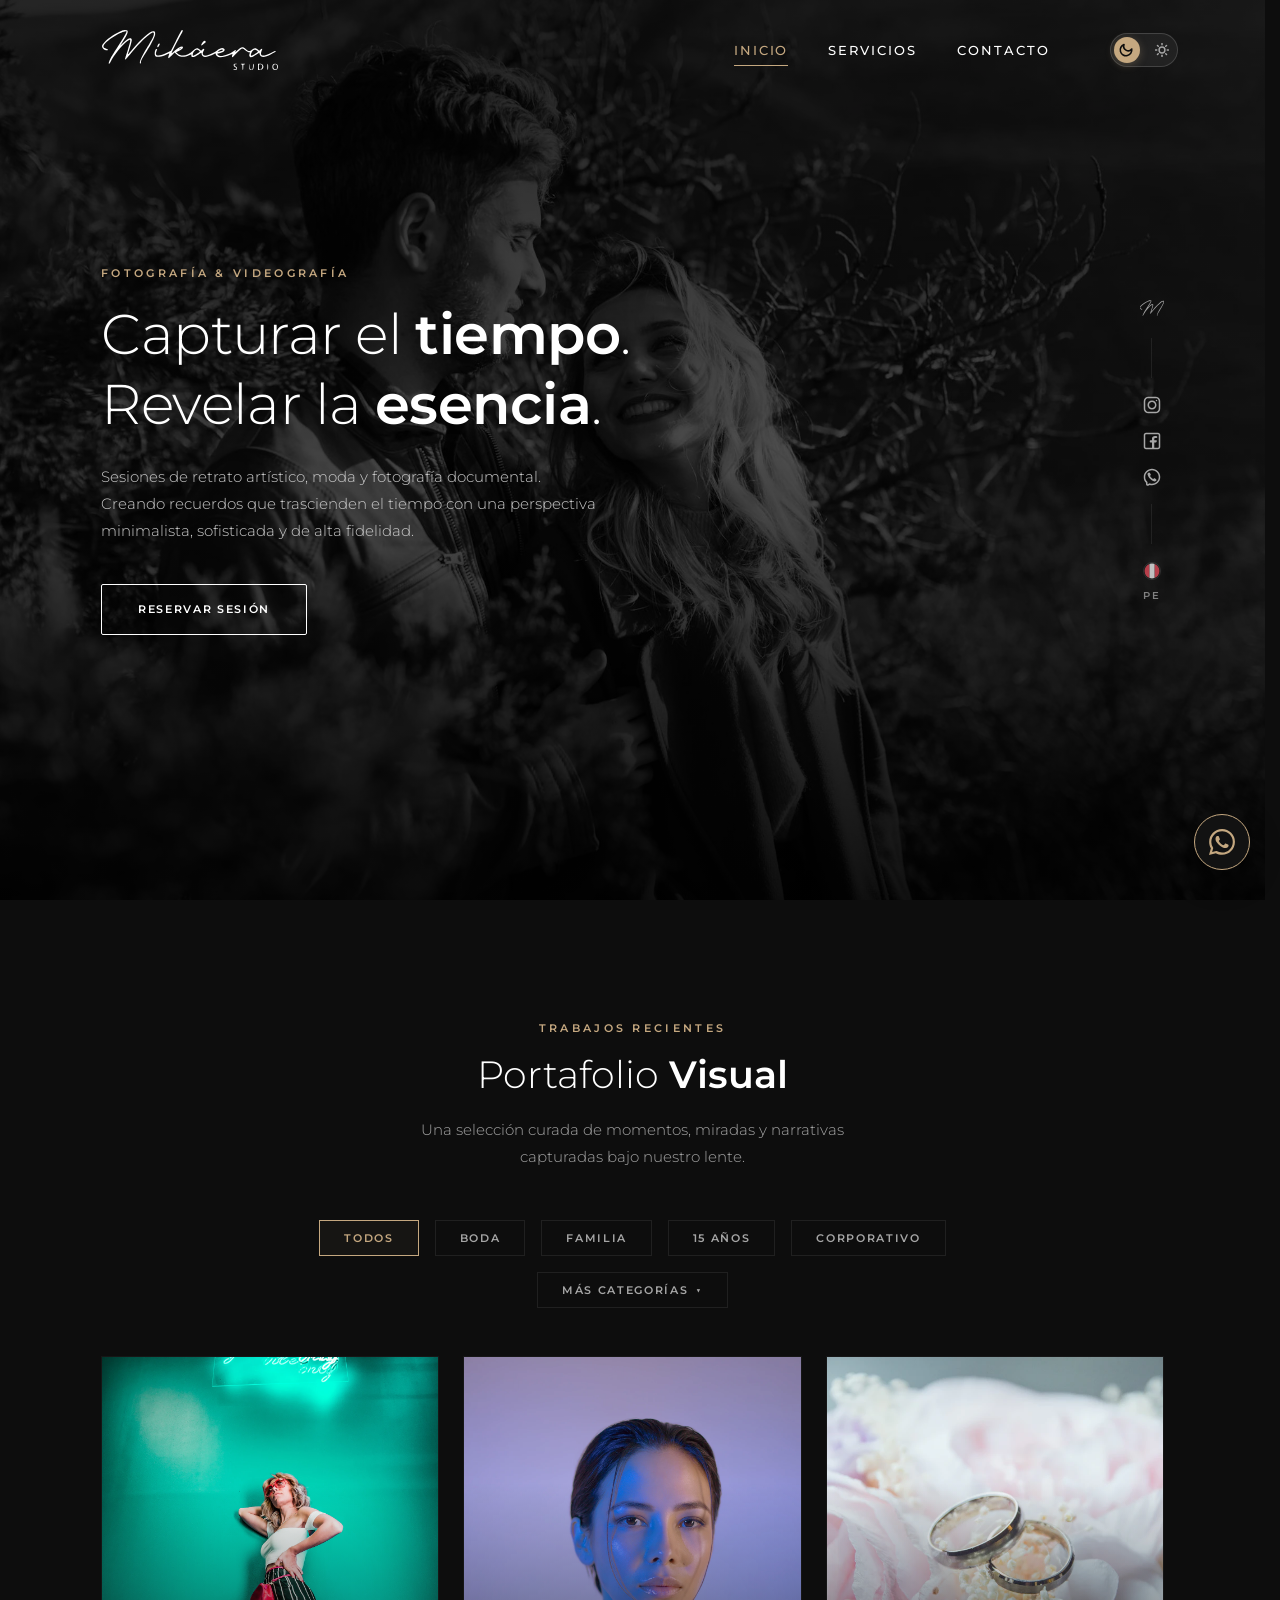
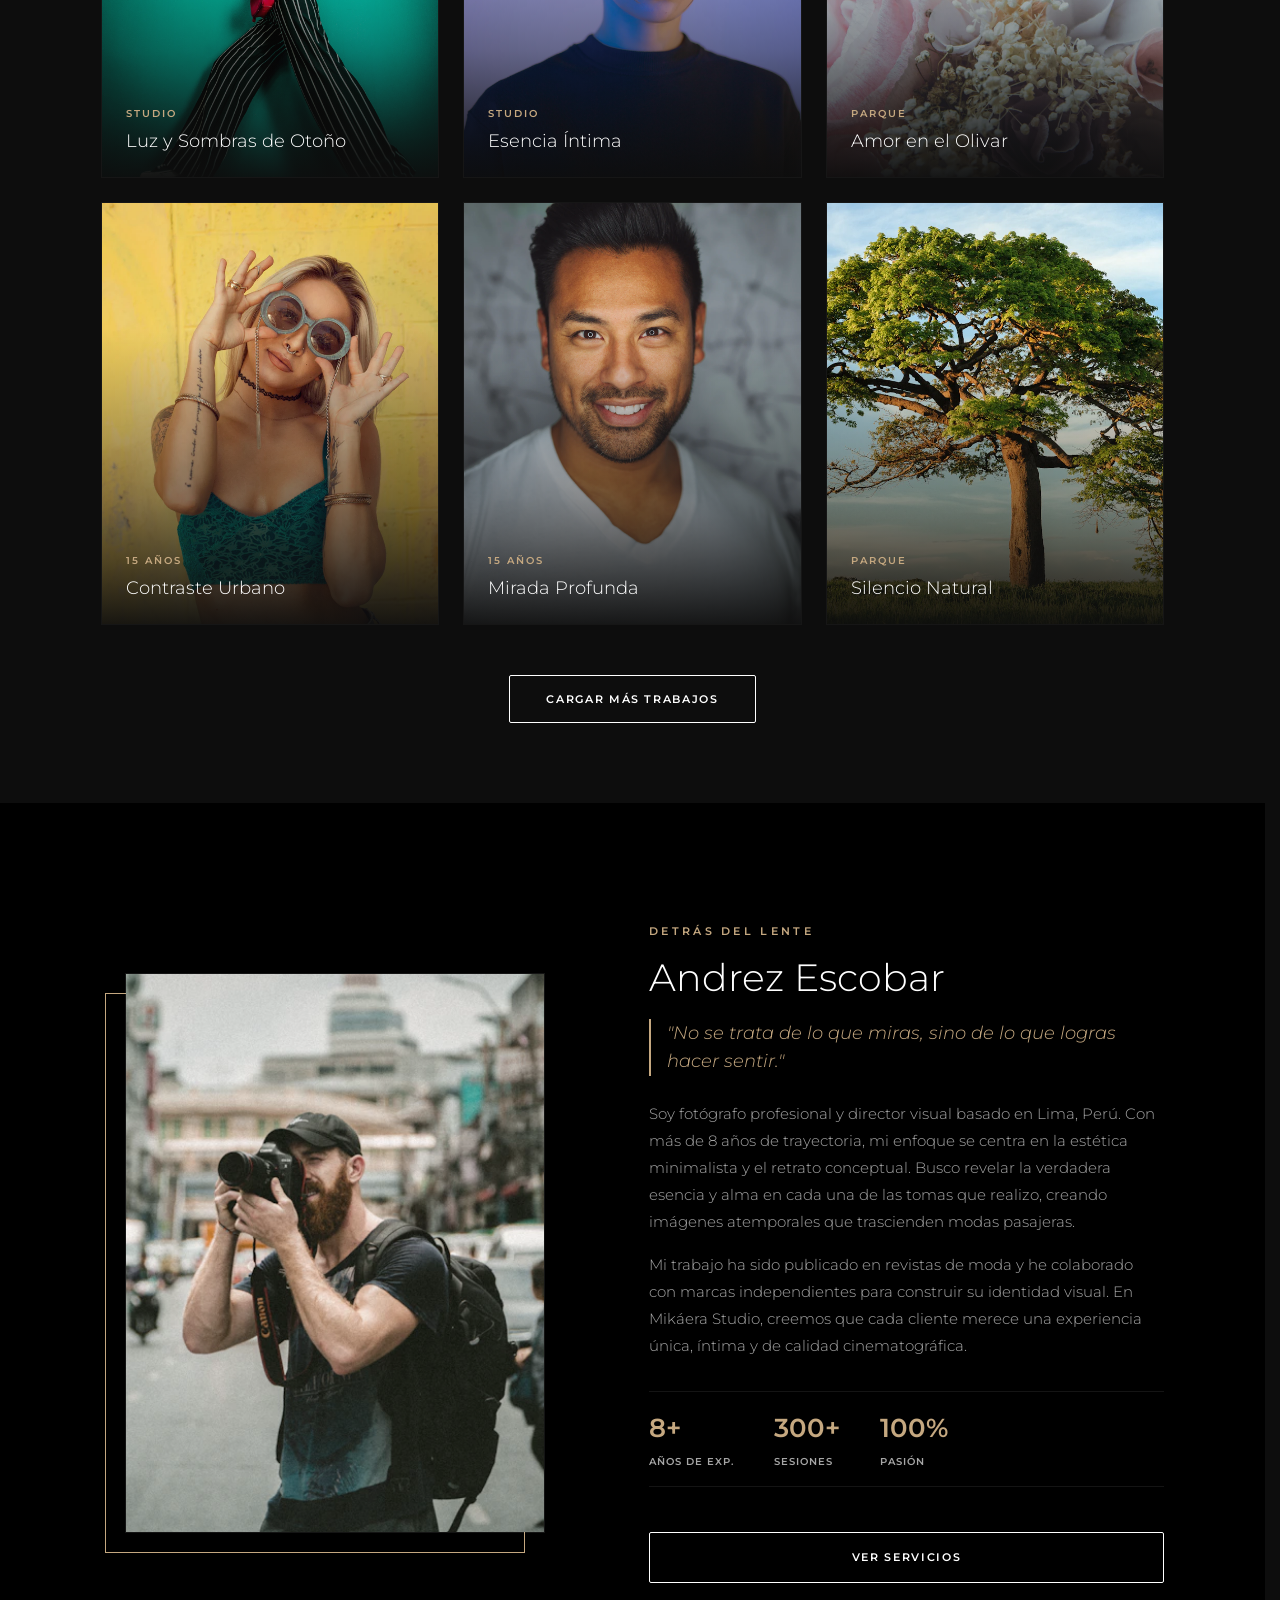
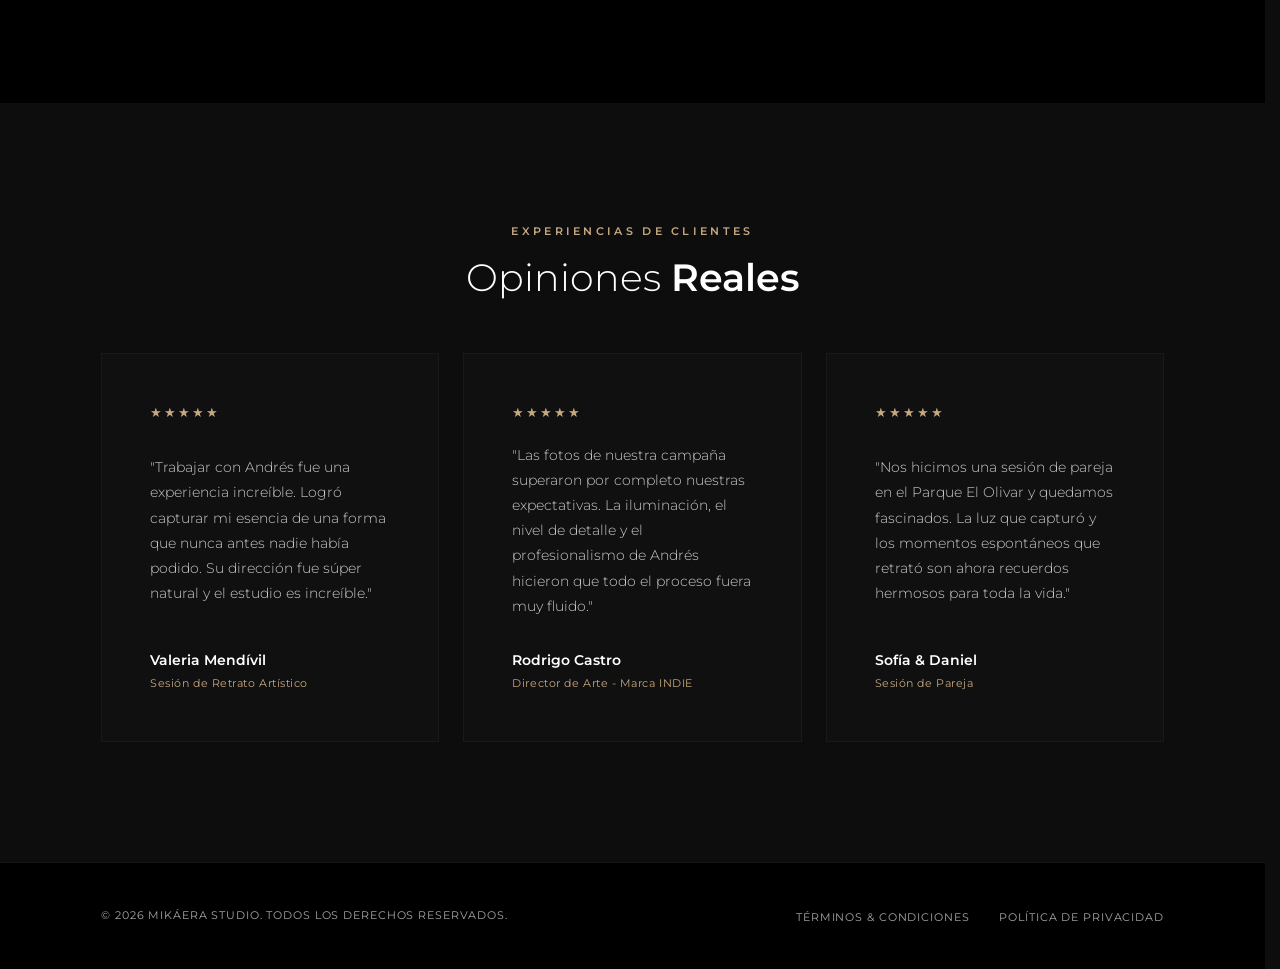
==== commit ade8956b: "style: balance categories to contain maximum 3 items each by re-categorizing two items to Parque" ====
--- a/index.html
+++ b/index.html
@@ -338,12 +338,12 @@
           </div>
 
           <!-- Item 6: Quinceaños Editorial -->
-          <div class="portfolio-item" data-project-id="6" data-category="quinceanos-editorial" data-title="Silencio Natural" data-image="assets/images/portfolio/proyecto-6/hero.webp">
+          <div class="portfolio-item" data-project-id="6" data-category="parque" data-title="Silencio Natural" data-image="assets/images/portfolio/proyecto-6/hero.webp">
             <div class="portfolio-img-container">
               <img src="assets/images/portfolio/proyecto-6/hero.webp" alt="Naturaleza Documental" class="portfolio-img lazy-image" loading="lazy">
               <a href="#" class="portfolio-link-overlay" aria-label="Ver detalles de Silencio Natural"></a>
               <div class="portfolio-overlay">
-                <span class="portfolio-category">15 Años</span>
+                <span class="portfolio-category">Parque</span>
                 <h3 class="portfolio-item-title">Silencio Natural</h3>
                 
               </div>
@@ -377,12 +377,12 @@
           </div>
 
           <!-- Item 9: Conceptual & Fine Art -->
-          <div class="portfolio-item" data-project-id="9" data-category="studio" data-title="Destello Mágico" data-image="assets/images/portfolio/proyecto-9/hero.webp">
+          <div class="portfolio-item" data-project-id="9" data-category="parque" data-title="Destello Mágico" data-image="assets/images/portfolio/proyecto-9/hero.webp">
             <div class="portfolio-img-container">
               <img src="assets/images/portfolio/proyecto-9/hero.webp" alt="Efectos de Brillo Creativos" class="portfolio-img lazy-image" loading="lazy">
               <a href="#" class="portfolio-link-overlay" aria-label="Ver detalles de Destello Mágico"></a>
               <div class="portfolio-overlay">
-                <span class="portfolio-category">Studio</span>
+                <span class="portfolio-category">Parque</span>
                 <h3 class="portfolio-item-title">Destello Mágico</h3>
                 
               </div>
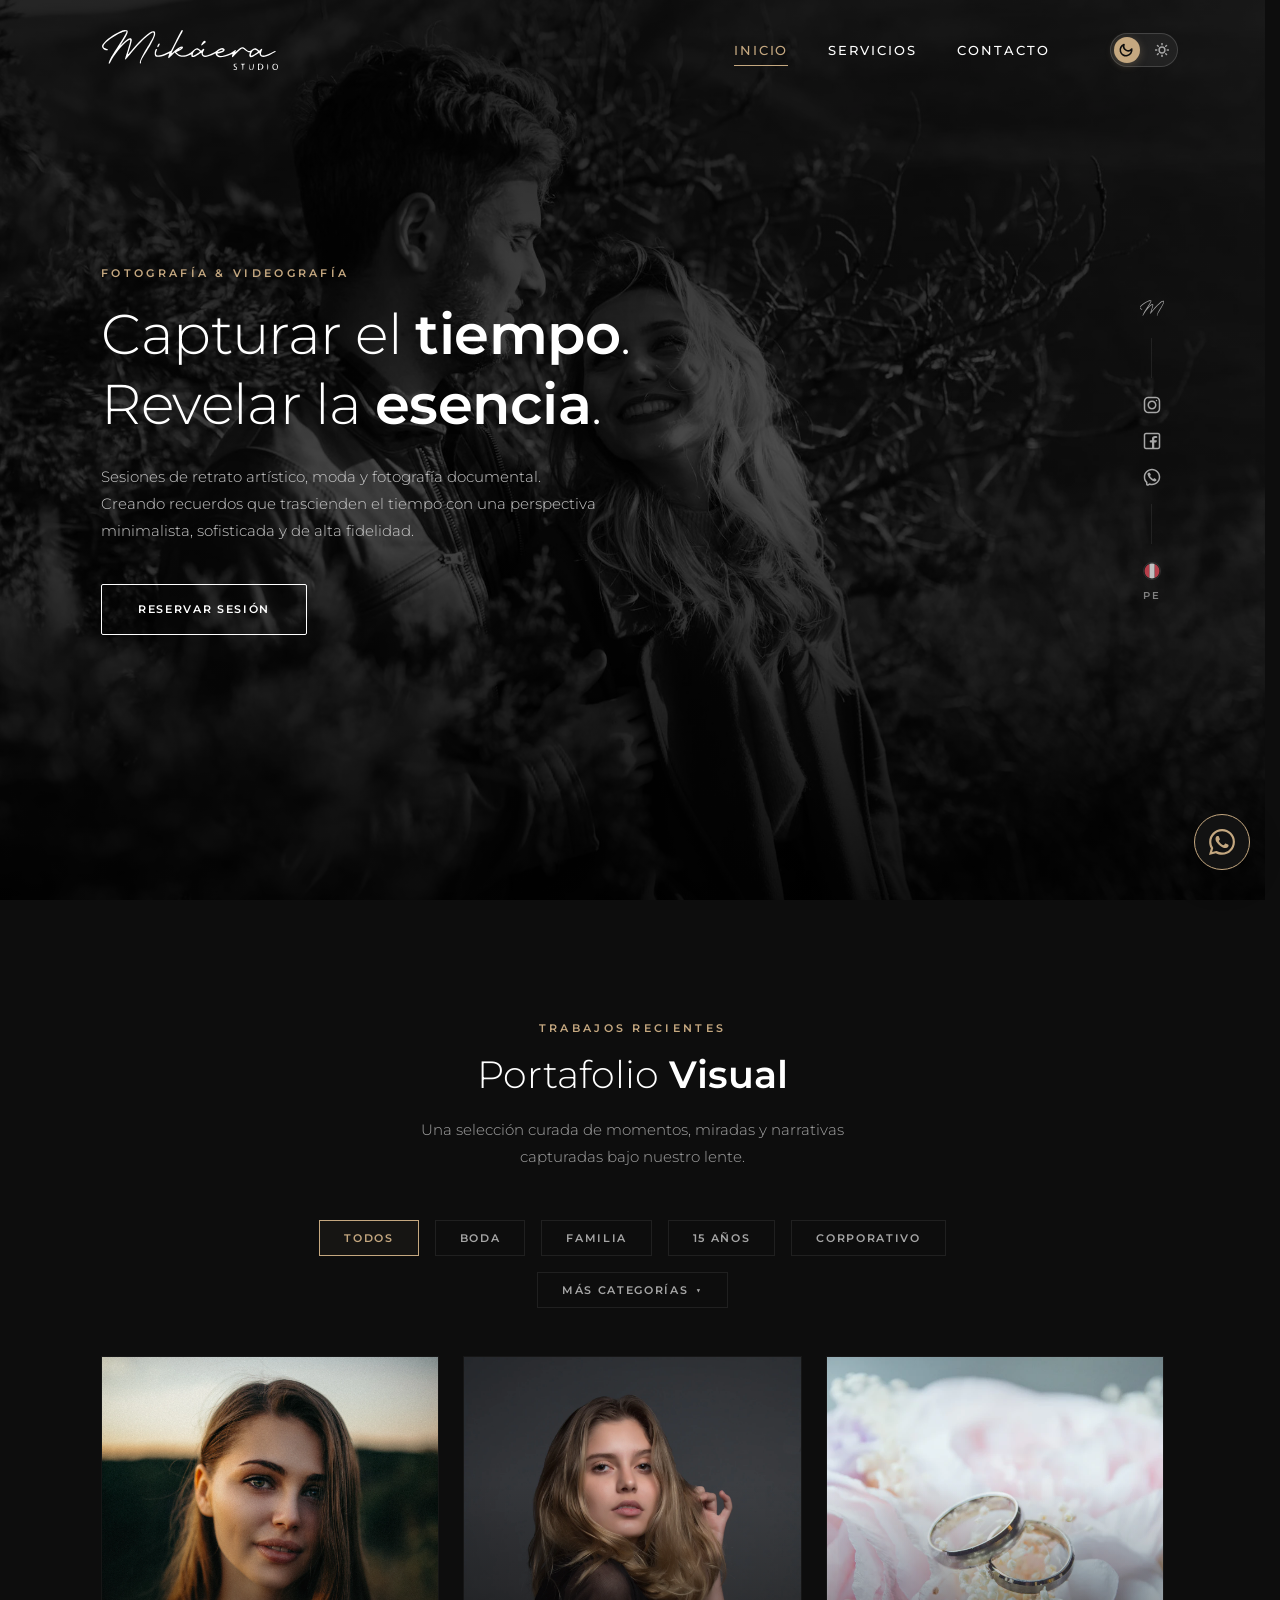
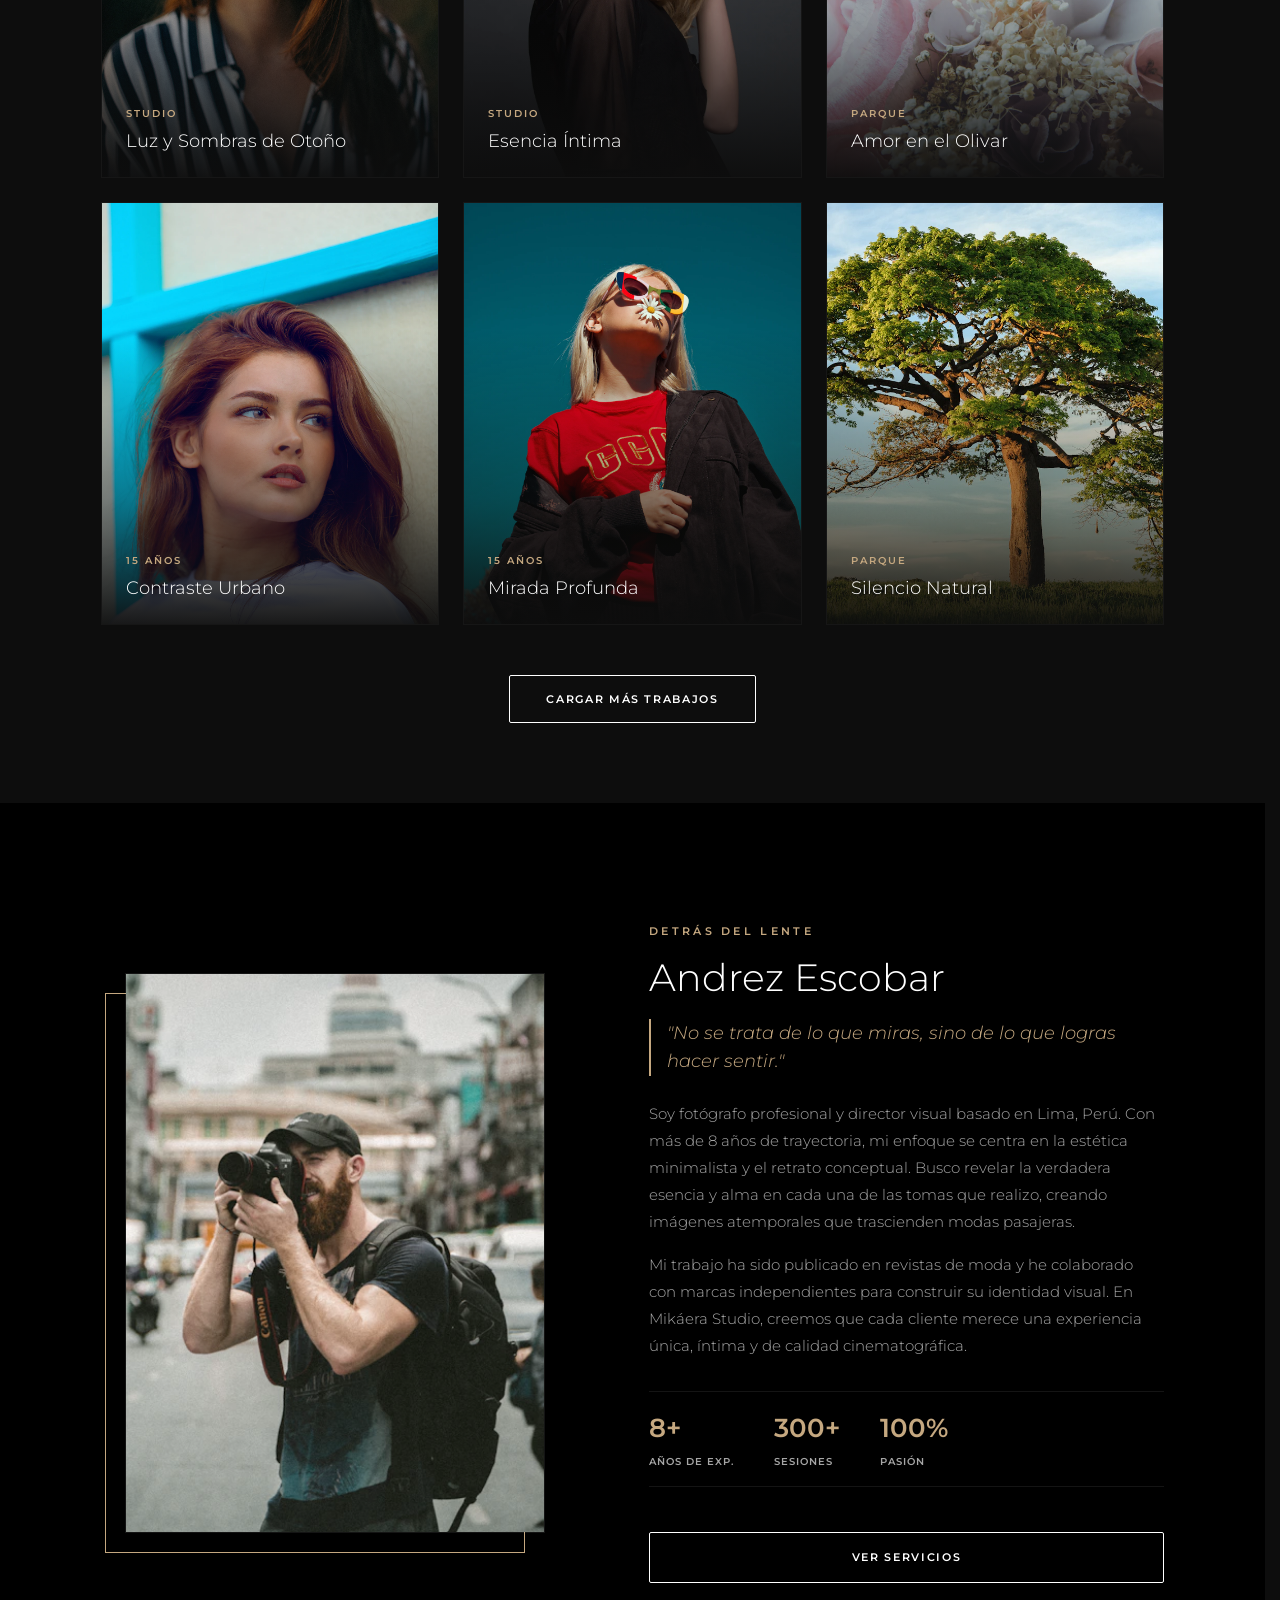
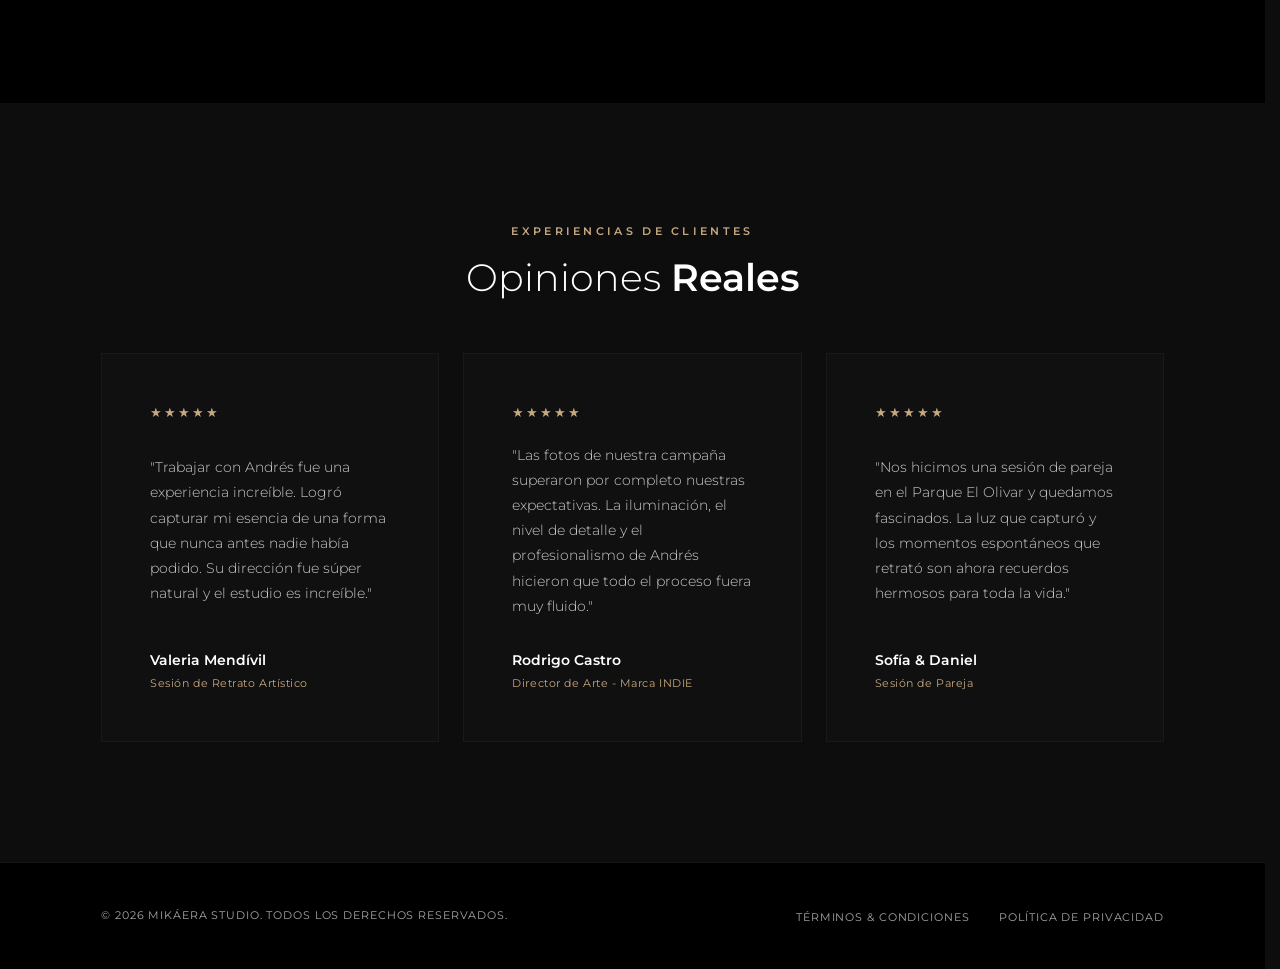
==== commit d35d2bad: "feat: align Project 6 theme and metadata with the 'Parque' filter" ====
--- a/index.html
+++ b/index.html
@@ -337,7 +337,7 @@
             </div>
           </div>
 
-          <!-- Item 6: Quinceaños Editorial -->
+          <!-- Item 6: Editorial de Moda en Parque -->
           <div class="portfolio-item" data-project-id="6" data-category="parque" data-title="Silencio Natural" data-image="assets/images/portfolio/proyecto-6/hero.webp">
             <div class="portfolio-img-container">
               <img src="assets/images/portfolio/proyecto-6/hero.webp" alt="Naturaleza Documental" class="portfolio-img lazy-image" loading="lazy">
@@ -403,13 +403,13 @@
           </div>
 
           <!-- Item 11: Graduaciones & Promos -->
-          <div class="portfolio-item" data-project-id="11" data-category="promocion" data-title="Inocencia y Luz" data-image="assets/images/portfolio/proyecto-11/hero.webp">
-            <div class="portfolio-img-container">
-              <img src="assets/images/portfolio/proyecto-11/hero.webp" alt="Retrato Infantil Espontáneo" class="portfolio-img lazy-image" loading="lazy">
-              <a href="#" class="portfolio-link-overlay" aria-label="Ver detalles de Inocencia y Luz"></a>
+          <div class="portfolio-item" data-project-id="11" data-category="promocion" data-title="Futuro Brillante" data-image="assets/images/portfolio/proyecto-11/hero.webp">
+            <div class="portfolio-img-container">
+              <img src="assets/images/portfolio/proyecto-11/hero.webp" alt="Fotografía de Promoción Escolar" class="portfolio-img lazy-image" loading="lazy">
+              <a href="#" class="portfolio-link-overlay" aria-label="Ver detalles de Futuro Brillante"></a>
               <div class="portfolio-overlay">
                 <span class="portfolio-category">Promoción</span>
-                <h3 class="portfolio-item-title">Inocencia y Luz</h3>
+                <h3 class="portfolio-item-title">Futuro Brillante</h3>
                 
               </div>
             </div>
@@ -442,26 +442,26 @@
           </div>
 
           <!-- Item 14: Eventos & Coberturas -->
-          <div class="portfolio-item" data-project-id="14" data-category="graduacion" data-title="Unión Eterna" data-image="assets/images/portfolio/proyecto-14/hero.webp">
-            <div class="portfolio-img-container">
-              <img src="assets/images/portfolio/proyecto-14/hero.webp" alt="Retrato Familiar Elegante" class="portfolio-img lazy-image" loading="lazy">
-              <a href="#" class="portfolio-link-overlay" aria-label="Ver detalles de Unión Eterna"></a>
+          <div class="portfolio-item" data-project-id="14" data-category="graduacion" data-title="Éxito Académico" data-image="assets/images/portfolio/proyecto-14/hero.webp">
+            <div class="portfolio-img-container">
+              <img src="assets/images/portfolio/proyecto-14/hero.webp" alt="Retrato de Graduación Universitaria" class="portfolio-img lazy-image" loading="lazy">
+              <a href="#" class="portfolio-link-overlay" aria-label="Ver detalles de Éxito Académico"></a>
               <div class="portfolio-overlay">
                 <span class="portfolio-category">Graduación</span>
-                <h3 class="portfolio-item-title">Unión Eterna</h3>
+                <h3 class="portfolio-item-title">Éxito Académico</h3>
                 
               </div>
             </div>
           </div>
 
           <!-- Item 15: Bodas & Parejas -->
-          <div class="portfolio-item" data-project-id="15" data-category="bodas-parejas" data-title="Atardecer de Dos" data-image="assets/images/portfolio/proyecto-15/hero.webp">
-            <div class="portfolio-img-container">
-              <img src="assets/images/portfolio/proyecto-15/hero.webp" alt="Sesión de Pareja al Aire Libre" class="portfolio-img lazy-image" loading="lazy">
-              <a href="#" class="portfolio-link-overlay" aria-label="Ver detalles de Atardecer de Dos"></a>
+          <div class="portfolio-item" data-project-id="15" data-category="bodas-parejas" data-title="Boda en el Acantilado" data-image="assets/images/portfolio/proyecto-15/hero.webp">
+            <div class="portfolio-img-container">
+              <img src="assets/images/portfolio/proyecto-15/hero.webp" alt="Fotografía de Novios en Boda" class="portfolio-img lazy-image" loading="lazy">
+              <a href="#" class="portfolio-link-overlay" aria-label="Ver detalles de Boda en el Acantilado"></a>
               <div class="portfolio-overlay">
                 <span class="portfolio-category">Boda</span>
-                <h3 class="portfolio-item-title">Atardecer de Dos</h3>
+                <h3 class="portfolio-item-title">Boda en el Acantilado</h3>
                 
               </div>
             </div>
@@ -481,26 +481,26 @@
           </div>
 
           <!-- Item 17: Branding & Corporativo -->
-          <div class="portfolio-item" data-project-id="17" data-category="branding-identidad" data-title="Detalles en Verde" data-image="assets/images/portfolio/proyecto-17/hero.webp">
-            <div class="portfolio-img-container">
-              <img src="assets/images/portfolio/proyecto-17/hero.webp" alt="Detalles Naturales" class="portfolio-img lazy-image" loading="lazy">
-              <a href="#" class="portfolio-link-overlay" aria-label="Ver detalles de Detalles en Verde"></a>
+          <div class="portfolio-item" data-project-id="17" data-category="branding-identidad" data-title="Esencia Profesional" data-image="assets/images/portfolio/proyecto-17/hero.webp">
+            <div class="portfolio-img-container">
+              <img src="assets/images/portfolio/proyecto-17/hero.webp" alt="Retratos Ejecutivos Corporativos" class="portfolio-img lazy-image" loading="lazy">
+              <a href="#" class="portfolio-link-overlay" aria-label="Ver detalles de Esencia Profesional"></a>
               <div class="portfolio-overlay">
                 <span class="portfolio-category">Corporativo</span>
-                <h3 class="portfolio-item-title">Detalles en Verde</h3>
+                <h3 class="portfolio-item-title">Esencia Profesional</h3>
                 
               </div>
             </div>
           </div>
 
           <!-- Item 18: Branding & Corporativo -->
-          <div class="portfolio-item" data-project-id="18" data-category="branding-identidad" data-title="Historias del Camino" data-image="assets/images/portfolio/proyecto-18/hero.webp">
-            <div class="portfolio-img-container">
-              <img src="assets/images/portfolio/proyecto-18/hero.webp" alt="Fotografía de Viajes / Pareja" class="portfolio-img lazy-image" loading="lazy">
-              <a href="#" class="portfolio-link-overlay" aria-label="Ver detalles de Historias del Camino"></a>
+          <div class="portfolio-item" data-project-id="18" data-category="branding-identidad" data-title="Sinergia Creativa" data-image="assets/images/portfolio/proyecto-18/hero.webp">
+            <div class="portfolio-img-container">
+              <img src="assets/images/portfolio/proyecto-18/hero.webp" alt="Equipo de Trabajo y Oficina" class="portfolio-img lazy-image" loading="lazy">
+              <a href="#" class="portfolio-link-overlay" aria-label="Ver detalles de Sinergia Creativa"></a>
               <div class="portfolio-overlay">
                 <span class="portfolio-category">Corporativo</span>
-                <h3 class="portfolio-item-title">Historias del Camino</h3>
+                <h3 class="portfolio-item-title">Sinergia Creativa</h3>
                 
               </div>
             </div>
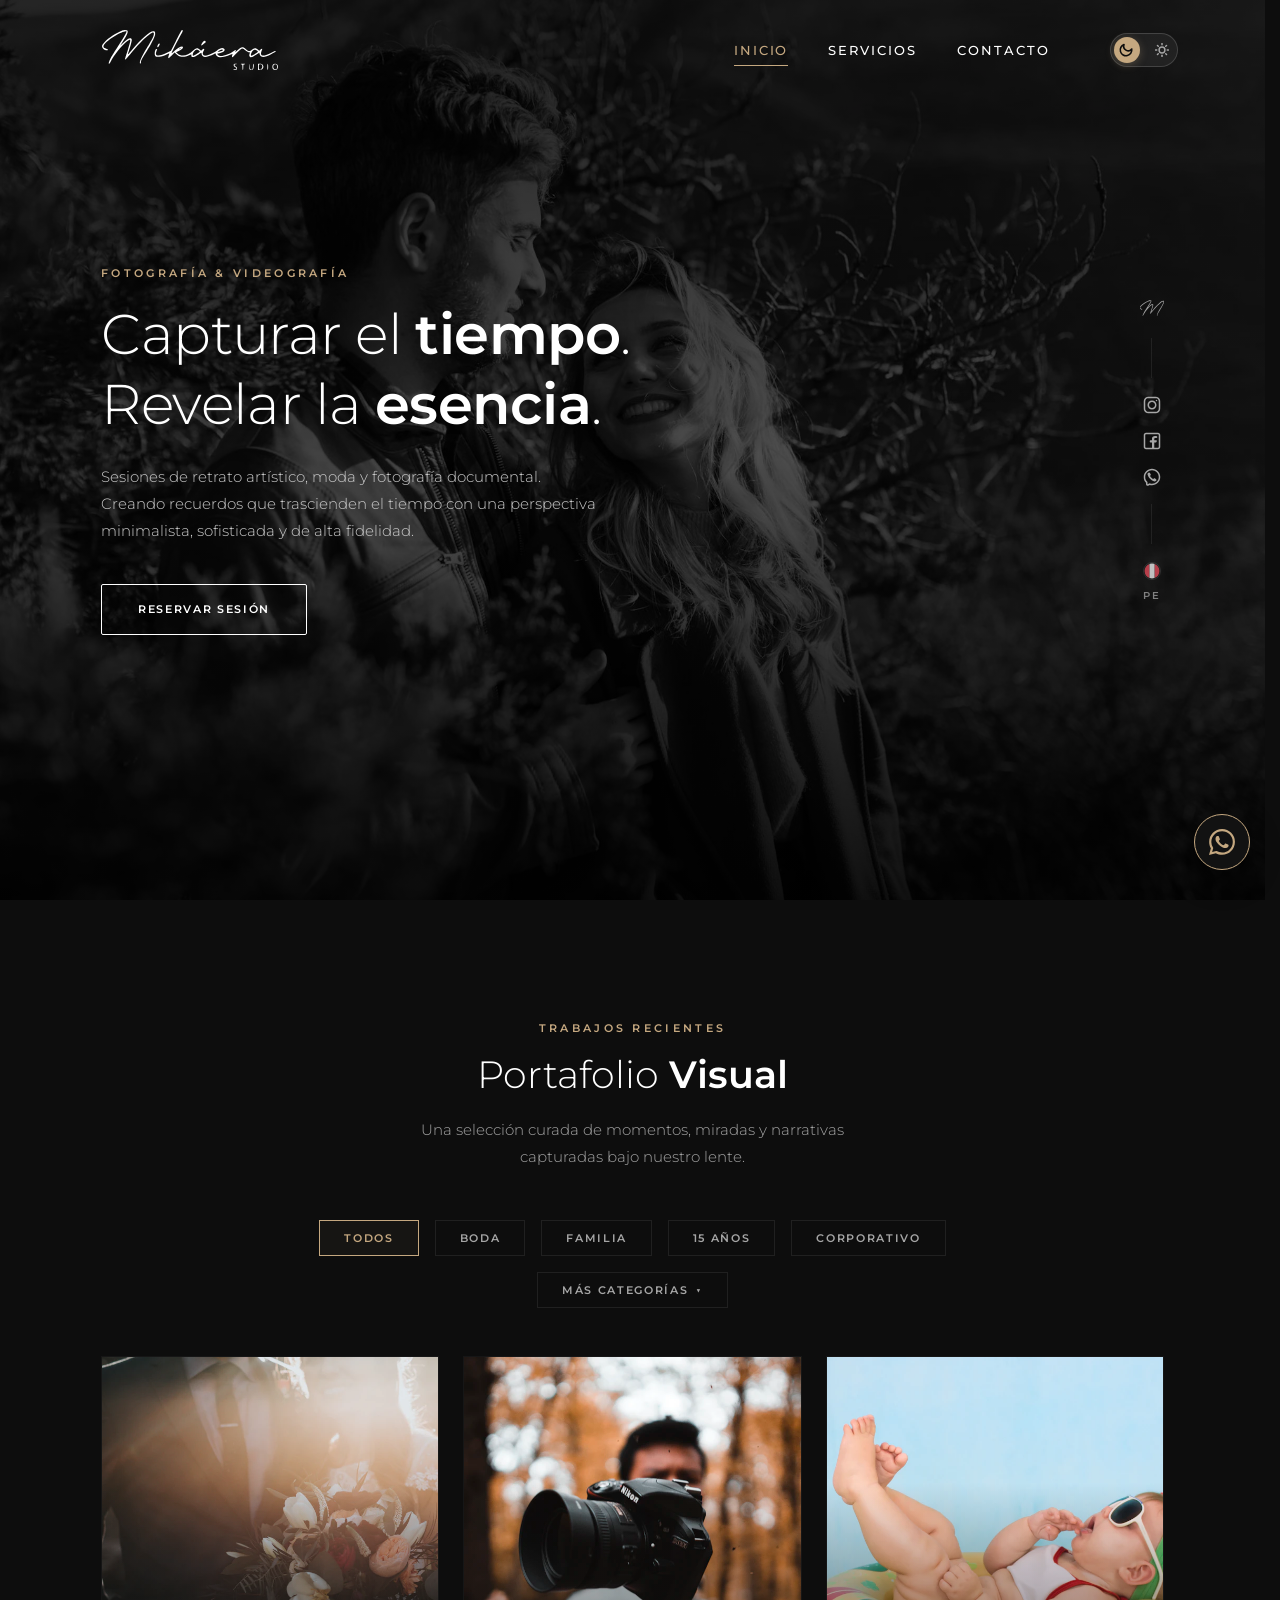
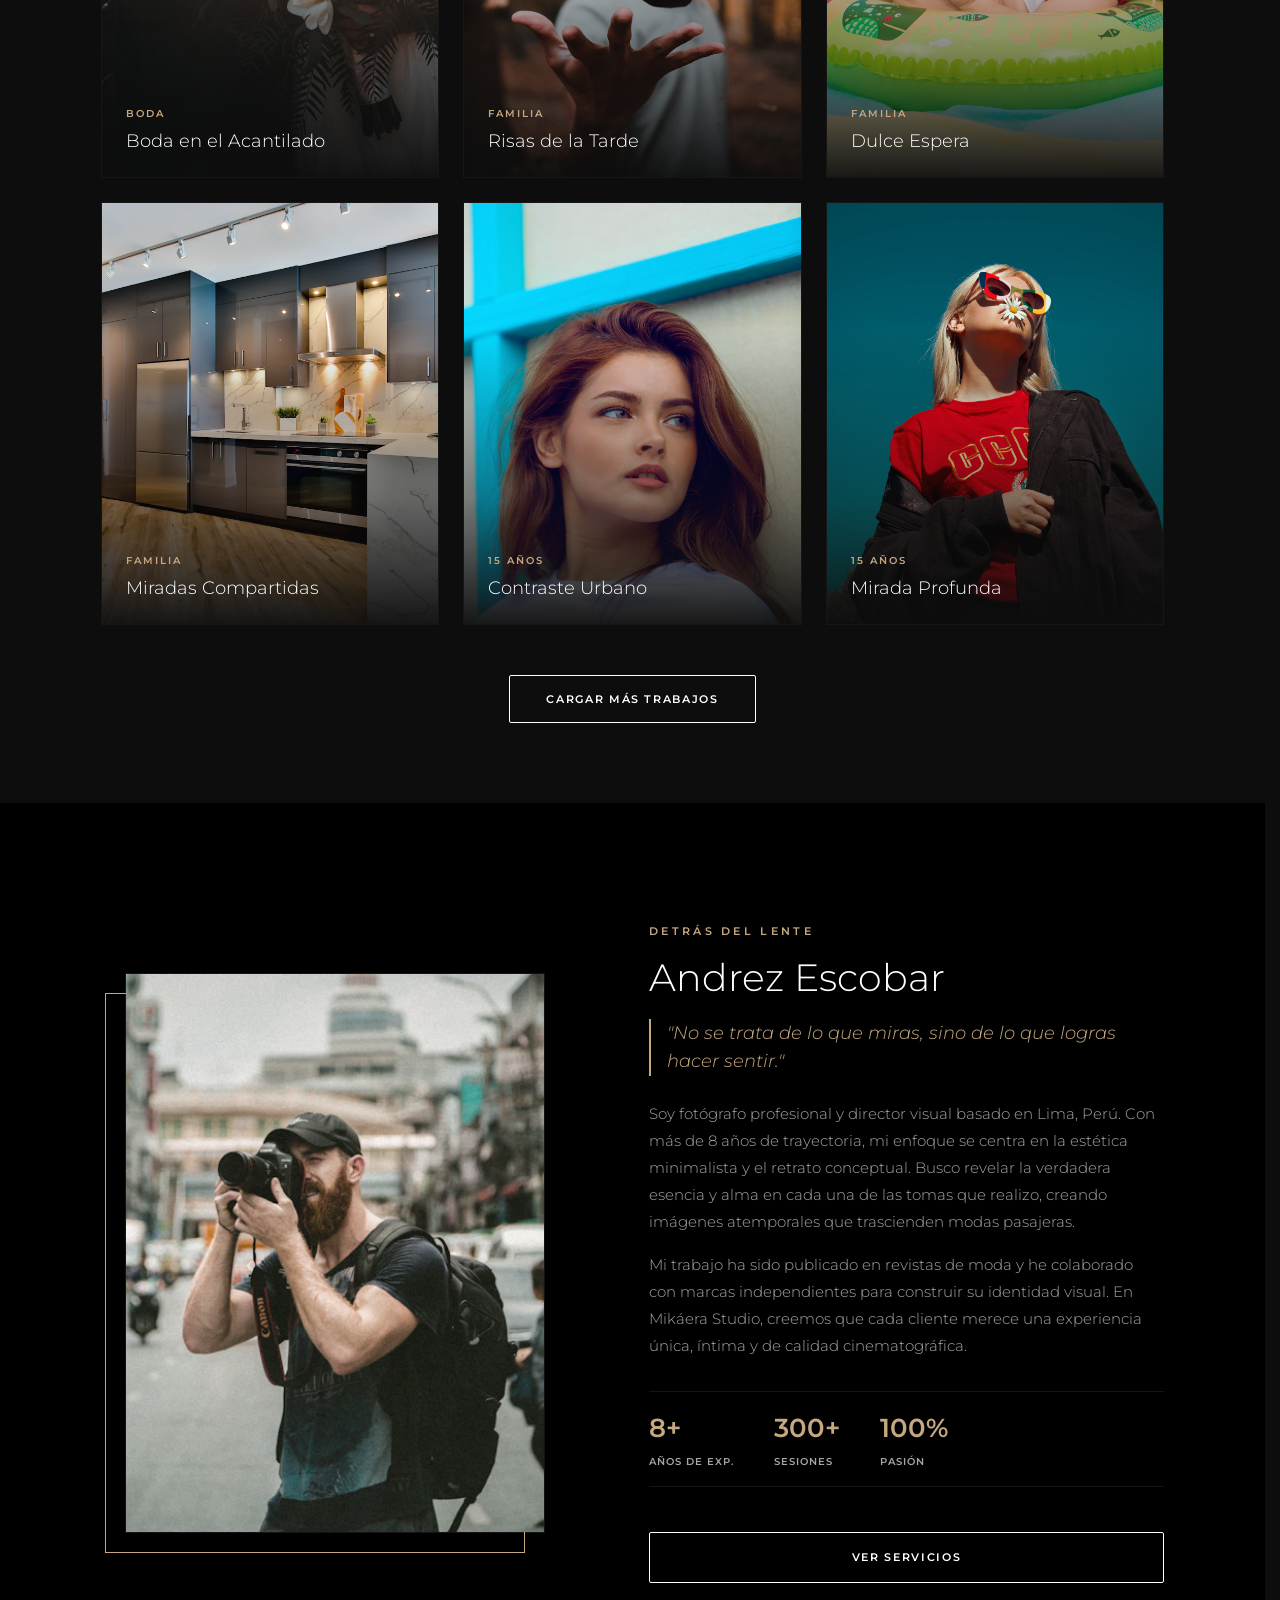
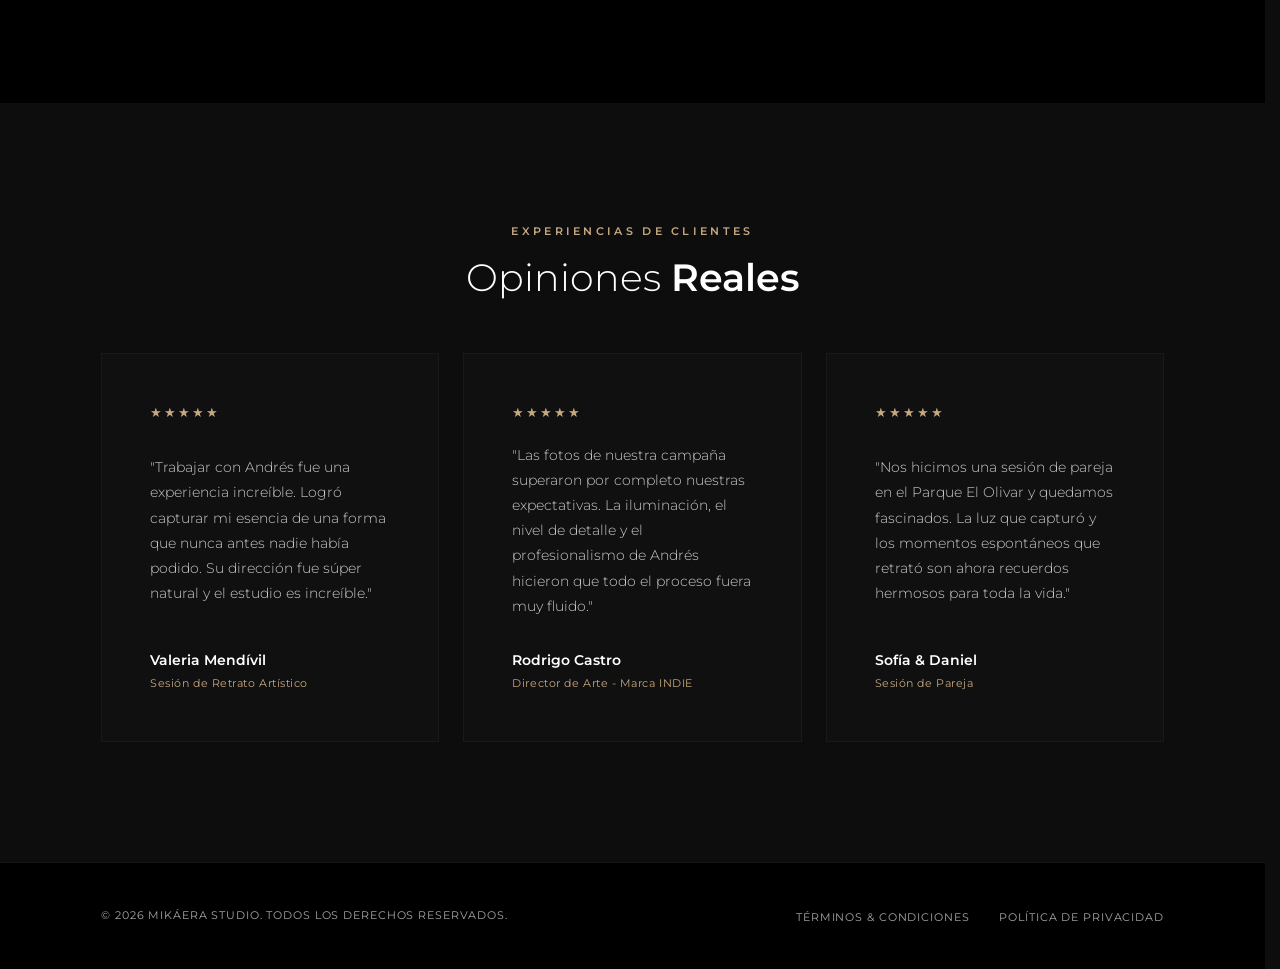
==== commit e1dd154a: "feat: reorder portfolio grid items in index.html to group by category under the 'TODOS' filter" ====
--- a/index.html
+++ b/index.html
@@ -272,6 +272,188 @@
 
         <!-- Grid de Portafolio -->
         <div class="portfolio-grid">
+          <!-- Item 15: Bodas & Parejas -->
+          <div class="portfolio-item" data-project-id="15" data-category="bodas-parejas" data-title="Boda en el Acantilado" data-image="assets/images/portfolio/proyecto-15/hero.webp">
+            <div class="portfolio-img-container">
+              <img src="assets/images/portfolio/proyecto-15/hero.webp" alt="Fotografía de Novios en Boda" class="portfolio-img lazy-image" loading="lazy">
+              <a href="#" class="portfolio-link-overlay" aria-label="Ver detalles de Boda en el Acantilado"></a>
+              <div class="portfolio-overlay">
+                <span class="portfolio-category">Boda</span>
+                <h3 class="portfolio-item-title">Boda en el Acantilado</h3>
+                
+              </div>
+            </div>
+          </div>
+
+          <!-- Item 7: Maternidad & Familia -->
+          <div class="portfolio-item" data-project-id="7" data-category="maternidad-familia" data-title="Risas de la Tarde" data-image="assets/images/portfolio/proyecto-7/hero.webp">
+            <div class="portfolio-img-container">
+              <img src="assets/images/portfolio/proyecto-7/hero.webp" alt="Familia en Exteriores" class="portfolio-img lazy-image" loading="lazy">
+              <a href="#" class="portfolio-link-overlay" aria-label="Ver detalles de Risas de la Tarde"></a>
+              <div class="portfolio-overlay">
+                <span class="portfolio-category">Familia</span>
+                <h3 class="portfolio-item-title">Risas de la Tarde</h3>
+                
+              </div>
+            </div>
+          </div>
+
+          <!-- Item 8: Maternidad & Familia -->
+          <div class="portfolio-item" data-project-id="8" data-category="maternidad-familia" data-title="Dulce Espera" data-image="assets/images/portfolio/proyecto-8/hero.webp">
+            <div class="portfolio-img-container">
+              <img src="assets/images/portfolio/proyecto-8/hero.webp" alt="Maternidad Artística" class="portfolio-img lazy-image" loading="lazy">
+              <a href="#" class="portfolio-link-overlay" aria-label="Ver detalles de Dulce Espera"></a>
+              <div class="portfolio-overlay">
+                <span class="portfolio-category">Familia</span>
+                <h3 class="portfolio-item-title">Dulce Espera</h3>
+                
+              </div>
+            </div>
+          </div>
+
+          <!-- Item 10: Maternidad & Familia -->
+          <div class="portfolio-item" data-project-id="10" data-category="maternidad-familia" data-title="Miradas Compartidas" data-image="assets/images/portfolio/proyecto-10/hero.webp">
+            <div class="portfolio-img-container">
+              <img src="assets/images/portfolio/proyecto-10/hero.webp" alt="Reportaje de Pareja" class="portfolio-img lazy-image" loading="lazy">
+              <a href="#" class="portfolio-link-overlay" aria-label="Ver detalles de Miradas Compartidas"></a>
+              <div class="portfolio-overlay">
+                <span class="portfolio-category">Familia</span>
+                <h3 class="portfolio-item-title">Miradas Compartidas</h3>
+                
+              </div>
+            </div>
+          </div>
+
+          <!-- Item 4: Quinceaños Editorial -->
+          <div class="portfolio-item" data-project-id="4" data-category="quinceanos-editorial" data-title="Contraste Urbano" data-image="assets/images/portfolio/proyecto-4/hero.webp">
+            <div class="portfolio-img-container">
+              <img src="assets/images/portfolio/proyecto-4/hero.webp" alt="Editorial Primavera Urbano" class="portfolio-img lazy-image" loading="lazy">
+              <a href="#" class="portfolio-link-overlay" aria-label="Ver detalles de Contraste Urbano"></a>
+              <div class="portfolio-overlay">
+                <span class="portfolio-category">15 Años</span>
+                <h3 class="portfolio-item-title">Contraste Urbano</h3>
+                
+              </div>
+            </div>
+          </div>
+
+          <!-- Item 5: Retrato de Autor -->
+          <div class="portfolio-item" data-project-id="5" data-category="quinceanos-editorial" data-title="Mirada Profunda" data-image="assets/images/portfolio/proyecto-5/hero.webp">
+            <div class="portfolio-img-container">
+              <img src="assets/images/portfolio/proyecto-5/hero.webp" alt="Retrato Masculino Expresivo" class="portfolio-img lazy-image" loading="lazy">
+              <a href="#" class="portfolio-link-overlay" aria-label="Ver detalles de Mirada Profunda"></a>
+              <div class="portfolio-overlay">
+                <span class="portfolio-category">15 Años</span>
+                <h3 class="portfolio-item-title">Mirada Profunda</h3>
+                
+              </div>
+            </div>
+          </div>
+
+          <!-- Item 13: Quinceaños Editorial -->
+          <div class="portfolio-item" data-project-id="13" data-category="quinceanos-editorial" data-title="Quince Primaveras" data-image="assets/images/portfolio/proyecto-13/hero.webp">
+            <div class="portfolio-img-container">
+              <img src="assets/images/portfolio/proyecto-13/hero.webp" alt="Retrato Quinceañera" class="portfolio-img lazy-image" loading="lazy">
+              <a href="#" class="portfolio-link-overlay" aria-label="Ver detalles de Quince Primaveras"></a>
+              <div class="portfolio-overlay">
+                <span class="portfolio-category">15 Años</span>
+                <h3 class="portfolio-item-title">Quince Primaveras</h3>
+                
+              </div>
+            </div>
+          </div>
+
+          <!-- Item 17: Branding & Corporativo -->
+          <div class="portfolio-item" data-project-id="17" data-category="branding-identidad" data-title="Esencia Profesional" data-image="assets/images/portfolio/proyecto-17/hero.webp">
+            <div class="portfolio-img-container">
+              <img src="assets/images/portfolio/proyecto-17/hero.webp" alt="Retratos Ejecutivos Corporativos" class="portfolio-img lazy-image" loading="lazy">
+              <a href="#" class="portfolio-link-overlay" aria-label="Ver detalles de Esencia Profesional"></a>
+              <div class="portfolio-overlay">
+                <span class="portfolio-category">Corporativo</span>
+                <h3 class="portfolio-item-title">Esencia Profesional</h3>
+                
+              </div>
+            </div>
+          </div>
+
+          <!-- Item 18: Branding & Corporativo -->
+          <div class="portfolio-item" data-project-id="18" data-category="branding-identidad" data-title="Sinergia Creativa" data-image="assets/images/portfolio/proyecto-18/hero.webp">
+            <div class="portfolio-img-container">
+              <img src="assets/images/portfolio/proyecto-18/hero.webp" alt="Equipo de Trabajo y Oficina" class="portfolio-img lazy-image" loading="lazy">
+              <a href="#" class="portfolio-link-overlay" aria-label="Ver detalles de Sinergia Creativa"></a>
+              <div class="portfolio-overlay">
+                <span class="portfolio-category">Corporativo</span>
+                <h3 class="portfolio-item-title">Sinergia Creativa</h3>
+                
+              </div>
+            </div>
+          </div>
+
+          <!-- Item 14: Eventos & Coberturas -->
+          <div class="portfolio-item" data-project-id="14" data-category="graduacion" data-title="Éxito Académico" data-image="assets/images/portfolio/proyecto-14/hero.webp">
+            <div class="portfolio-img-container">
+              <img src="assets/images/portfolio/proyecto-14/hero.webp" alt="Retrato de Graduación Universitaria" class="portfolio-img lazy-image" loading="lazy">
+              <a href="#" class="portfolio-link-overlay" aria-label="Ver detalles de Éxito Académico"></a>
+              <div class="portfolio-overlay">
+                <span class="portfolio-category">Graduación</span>
+                <h3 class="portfolio-item-title">Éxito Académico</h3>
+                
+              </div>
+            </div>
+          </div>
+
+          <!-- Item 11: Graduaciones & Promos -->
+          <div class="portfolio-item" data-project-id="11" data-category="promocion" data-title="Futuro Brillante" data-image="assets/images/portfolio/proyecto-11/hero.webp">
+            <div class="portfolio-img-container">
+              <img src="assets/images/portfolio/proyecto-11/hero.webp" alt="Fotografía de Promoción Escolar" class="portfolio-img lazy-image" loading="lazy">
+              <a href="#" class="portfolio-link-overlay" aria-label="Ver detalles de Futuro Brillante"></a>
+              <div class="portfolio-overlay">
+                <span class="portfolio-category">Promoción</span>
+                <h3 class="portfolio-item-title">Futuro Brillante</h3>
+                
+              </div>
+            </div>
+          </div>
+
+          <!-- Item 3: Bodas & Parejas -->
+          <div class="portfolio-item" data-project-id="3" data-category="parque" data-title="Amor en el Olivar" data-image="assets/images/portfolio/proyecto-3/hero.webp">
+            <div class="portfolio-img-container">
+              <img src="assets/images/portfolio/proyecto-3/hero.webp" alt="Pareja en el Olivar" class="portfolio-img lazy-image" loading="lazy">
+              <a href="#" class="portfolio-link-overlay" aria-label="Ver detalles de Amor en el Olivar"></a>
+              <div class="portfolio-overlay">
+                <span class="portfolio-category">Parque</span>
+                <h3 class="portfolio-item-title">Amor en el Olivar</h3>
+                
+              </div>
+            </div>
+          </div>
+
+          <!-- Item 6: Editorial de Moda en Parque -->
+          <div class="portfolio-item" data-project-id="6" data-category="parque" data-title="Silencio Natural" data-image="assets/images/portfolio/proyecto-6/hero.webp">
+            <div class="portfolio-img-container">
+              <img src="assets/images/portfolio/proyecto-6/hero.webp" alt="Naturaleza Documental" class="portfolio-img lazy-image" loading="lazy">
+              <a href="#" class="portfolio-link-overlay" aria-label="Ver detalles de Silencio Natural"></a>
+              <div class="portfolio-overlay">
+                <span class="portfolio-category">Parque</span>
+                <h3 class="portfolio-item-title">Silencio Natural</h3>
+                
+              </div>
+            </div>
+          </div>
+
+          <!-- Item 9: Conceptual & Fine Art -->
+          <div class="portfolio-item" data-project-id="9" data-category="parque" data-title="Destello Mágico" data-image="assets/images/portfolio/proyecto-9/hero.webp">
+            <div class="portfolio-img-container">
+              <img src="assets/images/portfolio/proyecto-9/hero.webp" alt="Efectos de Brillo Creativos" class="portfolio-img lazy-image" loading="lazy">
+              <a href="#" class="portfolio-link-overlay" aria-label="Ver detalles de Destello Mágico"></a>
+              <div class="portfolio-overlay">
+                <span class="portfolio-category">Parque</span>
+                <h3 class="portfolio-item-title">Destello Mágico</h3>
+                
+              </div>
+            </div>
+          </div>
+
           <!-- Item 1: Editorial de Moda -->
           <div class="portfolio-item" data-project-id="1" data-category="studio" data-title="Luz y Sombras de Otoño" data-image="assets/images/portfolio/proyecto-1/hero.webp">
             <div class="portfolio-img-container">
@@ -298,118 +480,14 @@
             </div>
           </div>
 
-          <!-- Item 3: Bodas & Parejas -->
-          <div class="portfolio-item" data-project-id="3" data-category="parque" data-title="Amor en el Olivar" data-image="assets/images/portfolio/proyecto-3/hero.webp">
-            <div class="portfolio-img-container">
-              <img src="assets/images/portfolio/proyecto-3/hero.webp" alt="Pareja en el Olivar" class="portfolio-img lazy-image" loading="lazy">
-              <a href="#" class="portfolio-link-overlay" aria-label="Ver detalles de Amor en el Olivar"></a>
-              <div class="portfolio-overlay">
-                <span class="portfolio-category">Parque</span>
-                <h3 class="portfolio-item-title">Amor en el Olivar</h3>
-                
-              </div>
-            </div>
-          </div>
-
-          <!-- Item 4: Quinceaños Editorial -->
-          <div class="portfolio-item" data-project-id="4" data-category="quinceanos-editorial" data-title="Contraste Urbano" data-image="assets/images/portfolio/proyecto-4/hero.webp">
-            <div class="portfolio-img-container">
-              <img src="assets/images/portfolio/proyecto-4/hero.webp" alt="Editorial Primavera Urbano" class="portfolio-img lazy-image" loading="lazy">
-              <a href="#" class="portfolio-link-overlay" aria-label="Ver detalles de Contraste Urbano"></a>
-              <div class="portfolio-overlay">
-                <span class="portfolio-category">15 Años</span>
-                <h3 class="portfolio-item-title">Contraste Urbano</h3>
-                
-              </div>
-            </div>
-          </div>
-
-          <!-- Item 5: Retrato de Autor -->
-          <div class="portfolio-item" data-project-id="5" data-category="quinceanos-editorial" data-title="Mirada Profunda" data-image="assets/images/portfolio/proyecto-5/hero.webp">
-            <div class="portfolio-img-container">
-              <img src="assets/images/portfolio/proyecto-5/hero.webp" alt="Retrato Masculino Expresivo" class="portfolio-img lazy-image" loading="lazy">
-              <a href="#" class="portfolio-link-overlay" aria-label="Ver detalles de Mirada Profunda"></a>
-              <div class="portfolio-overlay">
-                <span class="portfolio-category">15 Años</span>
-                <h3 class="portfolio-item-title">Mirada Profunda</h3>
-                
-              </div>
-            </div>
-          </div>
-
-          <!-- Item 6: Editorial de Moda en Parque -->
-          <div class="portfolio-item" data-project-id="6" data-category="parque" data-title="Silencio Natural" data-image="assets/images/portfolio/proyecto-6/hero.webp">
-            <div class="portfolio-img-container">
-              <img src="assets/images/portfolio/proyecto-6/hero.webp" alt="Naturaleza Documental" class="portfolio-img lazy-image" loading="lazy">
-              <a href="#" class="portfolio-link-overlay" aria-label="Ver detalles de Silencio Natural"></a>
-              <div class="portfolio-overlay">
-                <span class="portfolio-category">Parque</span>
-                <h3 class="portfolio-item-title">Silencio Natural</h3>
-                
-              </div>
-            </div>
-          </div>
-
-          <!-- Item 7: Maternidad & Familia -->
-          <div class="portfolio-item" data-project-id="7" data-category="maternidad-familia" data-title="Risas de la Tarde" data-image="assets/images/portfolio/proyecto-7/hero.webp">
-            <div class="portfolio-img-container">
-              <img src="assets/images/portfolio/proyecto-7/hero.webp" alt="Familia en Exteriores" class="portfolio-img lazy-image" loading="lazy">
-              <a href="#" class="portfolio-link-overlay" aria-label="Ver detalles de Risas de la Tarde"></a>
-              <div class="portfolio-overlay">
-                <span class="portfolio-category">Familia</span>
-                <h3 class="portfolio-item-title">Risas de la Tarde</h3>
-                
-              </div>
-            </div>
-          </div>
-
-          <!-- Item 8: Maternidad & Familia -->
-          <div class="portfolio-item" data-project-id="8" data-category="maternidad-familia" data-title="Dulce Espera" data-image="assets/images/portfolio/proyecto-8/hero.webp">
-            <div class="portfolio-img-container">
-              <img src="assets/images/portfolio/proyecto-8/hero.webp" alt="Maternidad Artística" class="portfolio-img lazy-image" loading="lazy">
-              <a href="#" class="portfolio-link-overlay" aria-label="Ver detalles de Dulce Espera"></a>
-              <div class="portfolio-overlay">
-                <span class="portfolio-category">Familia</span>
-                <h3 class="portfolio-item-title">Dulce Espera</h3>
-                
-              </div>
-            </div>
-          </div>
-
-          <!-- Item 9: Conceptual & Fine Art -->
-          <div class="portfolio-item" data-project-id="9" data-category="parque" data-title="Destello Mágico" data-image="assets/images/portfolio/proyecto-9/hero.webp">
-            <div class="portfolio-img-container">
-              <img src="assets/images/portfolio/proyecto-9/hero.webp" alt="Efectos de Brillo Creativos" class="portfolio-img lazy-image" loading="lazy">
-              <a href="#" class="portfolio-link-overlay" aria-label="Ver detalles de Destello Mágico"></a>
-              <div class="portfolio-overlay">
-                <span class="portfolio-category">Parque</span>
-                <h3 class="portfolio-item-title">Destello Mágico</h3>
-                
-              </div>
-            </div>
-          </div>
-
-          <!-- Item 10: Maternidad & Familia -->
-          <div class="portfolio-item" data-project-id="10" data-category="maternidad-familia" data-title="Miradas Compartidas" data-image="assets/images/portfolio/proyecto-10/hero.webp">
-            <div class="portfolio-img-container">
-              <img src="assets/images/portfolio/proyecto-10/hero.webp" alt="Reportaje de Pareja" class="portfolio-img lazy-image" loading="lazy">
-              <a href="#" class="portfolio-link-overlay" aria-label="Ver detalles de Miradas Compartidas"></a>
-              <div class="portfolio-overlay">
-                <span class="portfolio-category">Familia</span>
-                <h3 class="portfolio-item-title">Miradas Compartidas</h3>
-                
-              </div>
-            </div>
-          </div>
-
-          <!-- Item 11: Graduaciones & Promos -->
-          <div class="portfolio-item" data-project-id="11" data-category="promocion" data-title="Futuro Brillante" data-image="assets/images/portfolio/proyecto-11/hero.webp">
-            <div class="portfolio-img-container">
-              <img src="assets/images/portfolio/proyecto-11/hero.webp" alt="Fotografía de Promoción Escolar" class="portfolio-img lazy-image" loading="lazy">
-              <a href="#" class="portfolio-link-overlay" aria-label="Ver detalles de Futuro Brillante"></a>
-              <div class="portfolio-overlay">
-                <span class="portfolio-category">Promoción</span>
-                <h3 class="portfolio-item-title">Futuro Brillante</h3>
+          <!-- Item 16: Retrato de Autor -->
+          <div class="portfolio-item" data-project-id="16" data-category="studio" data-title="Retrato de Luz" data-image="assets/images/portfolio/proyecto-16/hero.webp">
+            <div class="portfolio-img-container">
+              <img src="assets/images/portfolio/proyecto-16/hero.webp" alt="Estudio Retrato Creativo" class="portfolio-img lazy-image" loading="lazy">
+              <a href="#" class="portfolio-link-overlay" aria-label="Ver detalles de Retrato de Luz"></a>
+              <div class="portfolio-overlay">
+                <span class="portfolio-category">Studio</span>
+                <h3 class="portfolio-item-title">Retrato de Luz</h3>
                 
               </div>
             </div>
@@ -423,84 +501,6 @@
               <div class="portfolio-overlay">
                 <span class="portfolio-category">Cumple años</span>
                 <h3 class="portfolio-item-title">Celebración Dorada</h3>
-                
-              </div>
-            </div>
-          </div>
-
-          <!-- Item 13: Quinceaños Editorial -->
-          <div class="portfolio-item" data-project-id="13" data-category="quinceanos-editorial" data-title="Quince Primaveras" data-image="assets/images/portfolio/proyecto-13/hero.webp">
-            <div class="portfolio-img-container">
-              <img src="assets/images/portfolio/proyecto-13/hero.webp" alt="Retrato Quinceañera" class="portfolio-img lazy-image" loading="lazy">
-              <a href="#" class="portfolio-link-overlay" aria-label="Ver detalles de Quince Primaveras"></a>
-              <div class="portfolio-overlay">
-                <span class="portfolio-category">15 Años</span>
-                <h3 class="portfolio-item-title">Quince Primaveras</h3>
-                
-              </div>
-            </div>
-          </div>
-
-          <!-- Item 14: Eventos & Coberturas -->
-          <div class="portfolio-item" data-project-id="14" data-category="graduacion" data-title="Éxito Académico" data-image="assets/images/portfolio/proyecto-14/hero.webp">
-            <div class="portfolio-img-container">
-              <img src="assets/images/portfolio/proyecto-14/hero.webp" alt="Retrato de Graduación Universitaria" class="portfolio-img lazy-image" loading="lazy">
-              <a href="#" class="portfolio-link-overlay" aria-label="Ver detalles de Éxito Académico"></a>
-              <div class="portfolio-overlay">
-                <span class="portfolio-category">Graduación</span>
-                <h3 class="portfolio-item-title">Éxito Académico</h3>
-                
-              </div>
-            </div>
-          </div>
-
-          <!-- Item 15: Bodas & Parejas -->
-          <div class="portfolio-item" data-project-id="15" data-category="bodas-parejas" data-title="Boda en el Acantilado" data-image="assets/images/portfolio/proyecto-15/hero.webp">
-            <div class="portfolio-img-container">
-              <img src="assets/images/portfolio/proyecto-15/hero.webp" alt="Fotografía de Novios en Boda" class="portfolio-img lazy-image" loading="lazy">
-              <a href="#" class="portfolio-link-overlay" aria-label="Ver detalles de Boda en el Acantilado"></a>
-              <div class="portfolio-overlay">
-                <span class="portfolio-category">Boda</span>
-                <h3 class="portfolio-item-title">Boda en el Acantilado</h3>
-                
-              </div>
-            </div>
-          </div>
-
-          <!-- Item 16: Retrato de Autor -->
-          <div class="portfolio-item" data-project-id="16" data-category="studio" data-title="Retrato de Luz" data-image="assets/images/portfolio/proyecto-16/hero.webp">
-            <div class="portfolio-img-container">
-              <img src="assets/images/portfolio/proyecto-16/hero.webp" alt="Estudio Retrato Creativo" class="portfolio-img lazy-image" loading="lazy">
-              <a href="#" class="portfolio-link-overlay" aria-label="Ver detalles de Retrato de Luz"></a>
-              <div class="portfolio-overlay">
-                <span class="portfolio-category">Studio</span>
-                <h3 class="portfolio-item-title">Retrato de Luz</h3>
-                
-              </div>
-            </div>
-          </div>
-
-          <!-- Item 17: Branding & Corporativo -->
-          <div class="portfolio-item" data-project-id="17" data-category="branding-identidad" data-title="Esencia Profesional" data-image="assets/images/portfolio/proyecto-17/hero.webp">
-            <div class="portfolio-img-container">
-              <img src="assets/images/portfolio/proyecto-17/hero.webp" alt="Retratos Ejecutivos Corporativos" class="portfolio-img lazy-image" loading="lazy">
-              <a href="#" class="portfolio-link-overlay" aria-label="Ver detalles de Esencia Profesional"></a>
-              <div class="portfolio-overlay">
-                <span class="portfolio-category">Corporativo</span>
-                <h3 class="portfolio-item-title">Esencia Profesional</h3>
-                
-              </div>
-            </div>
-          </div>
-
-          <!-- Item 18: Branding & Corporativo -->
-          <div class="portfolio-item" data-project-id="18" data-category="branding-identidad" data-title="Sinergia Creativa" data-image="assets/images/portfolio/proyecto-18/hero.webp">
-            <div class="portfolio-img-container">
-              <img src="assets/images/portfolio/proyecto-18/hero.webp" alt="Equipo de Trabajo y Oficina" class="portfolio-img lazy-image" loading="lazy">
-              <a href="#" class="portfolio-link-overlay" aria-label="Ver detalles de Sinergia Creativa"></a>
-              <div class="portfolio-overlay">
-                <span class="portfolio-category">Corporativo</span>
-                <h3 class="portfolio-item-title">Sinergia Creativa</h3>
                 
               </div>
             </div>
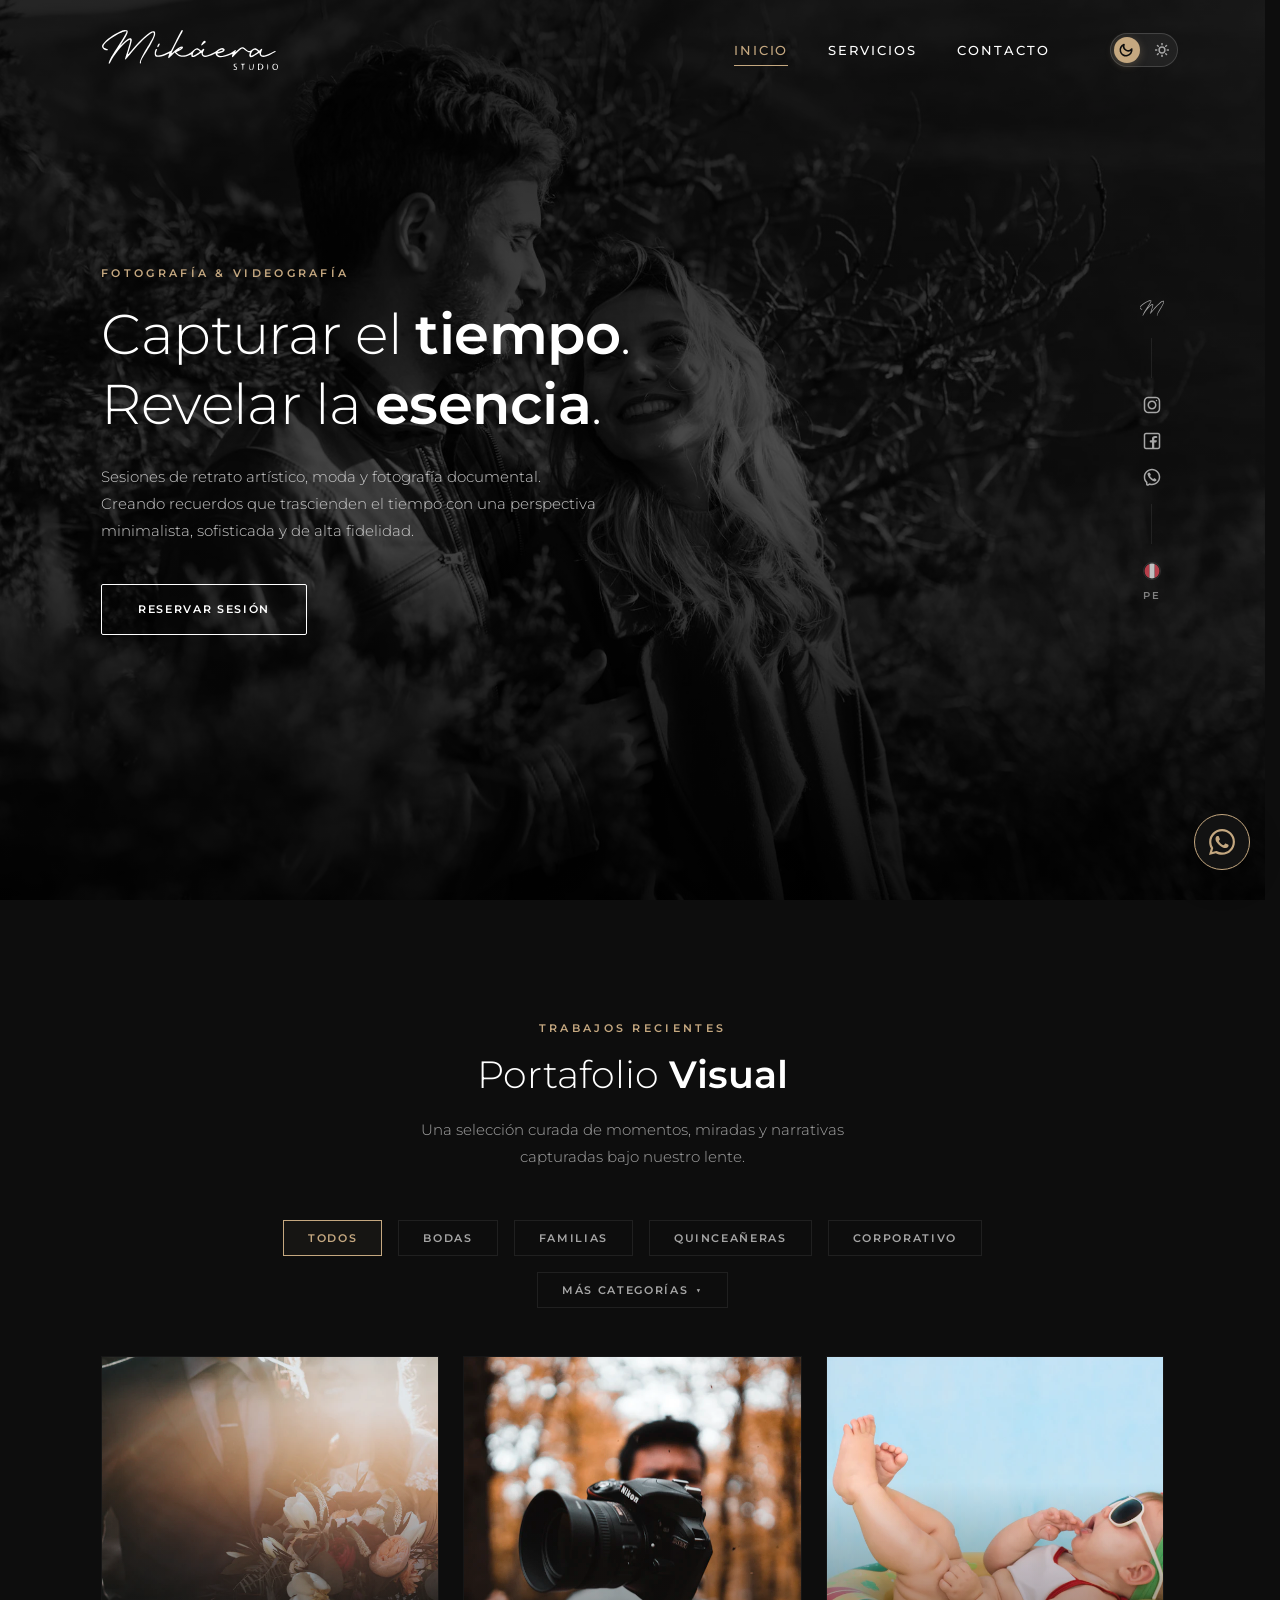
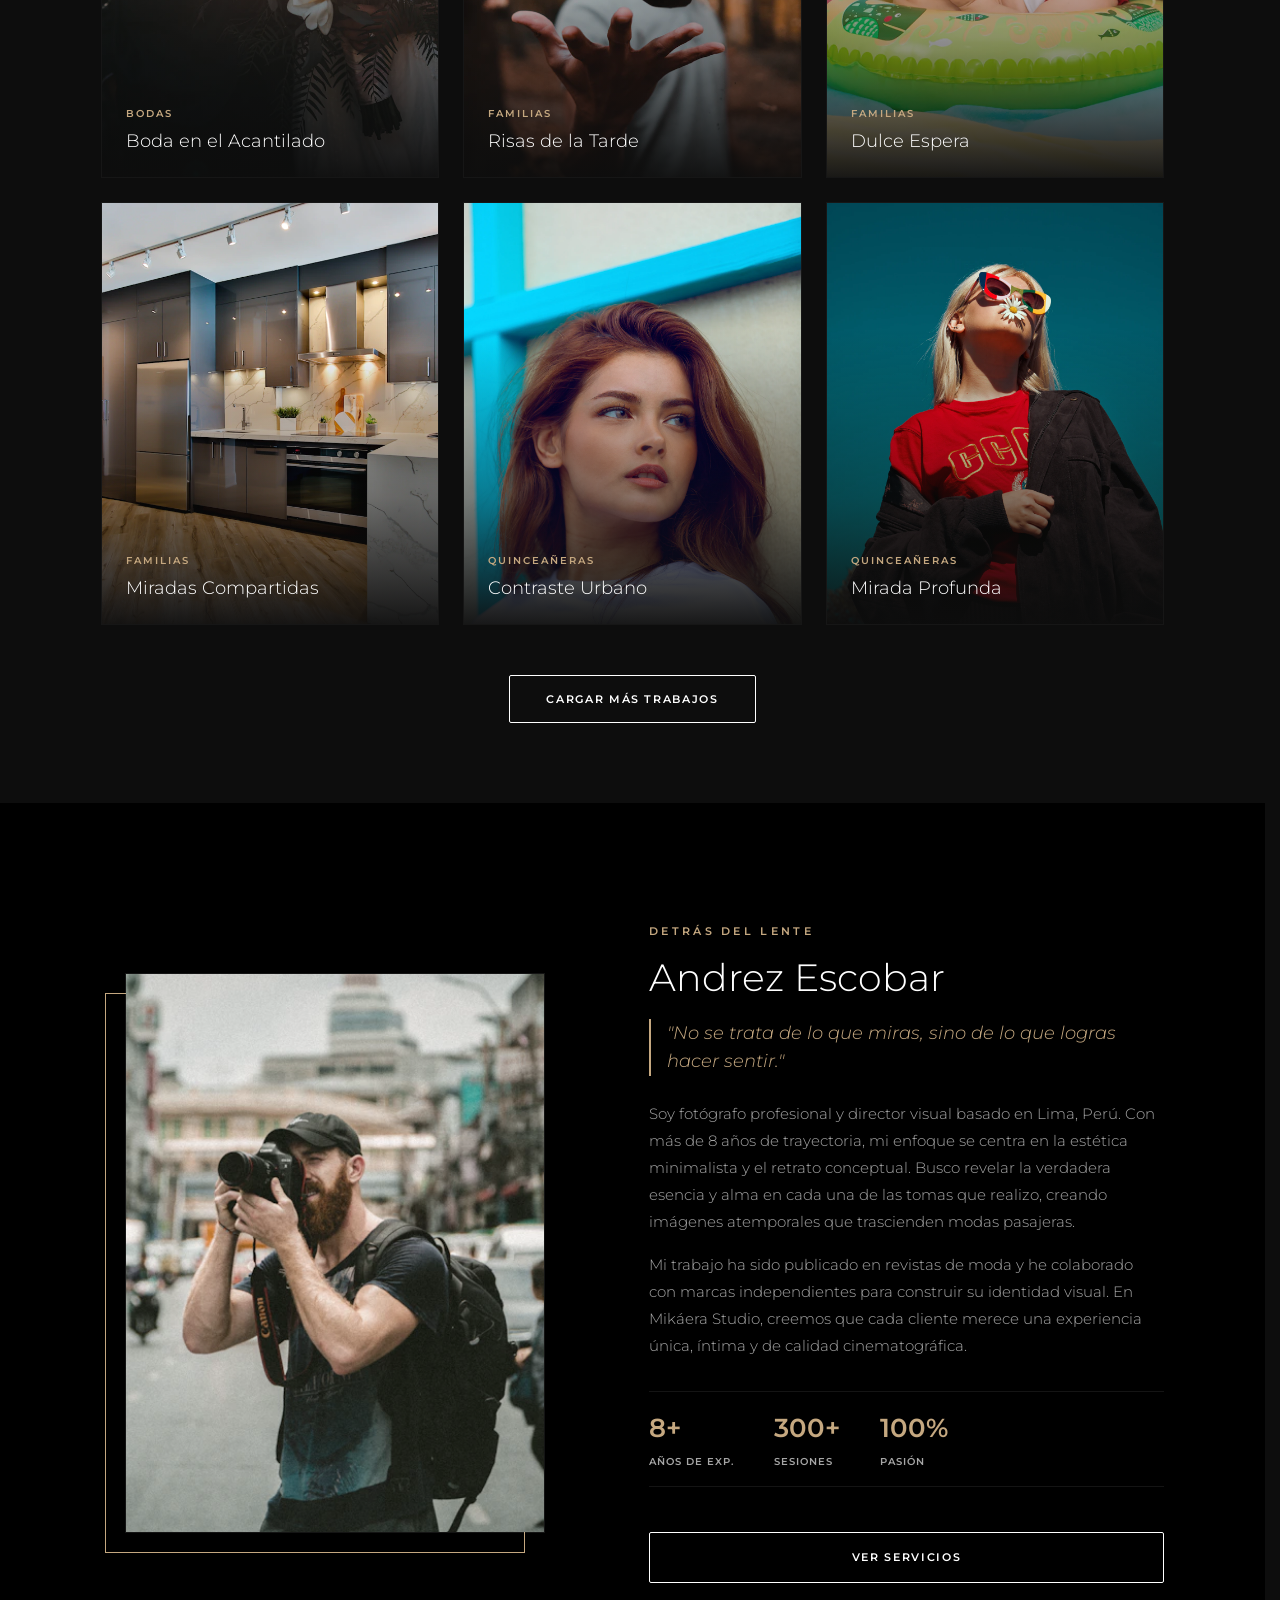
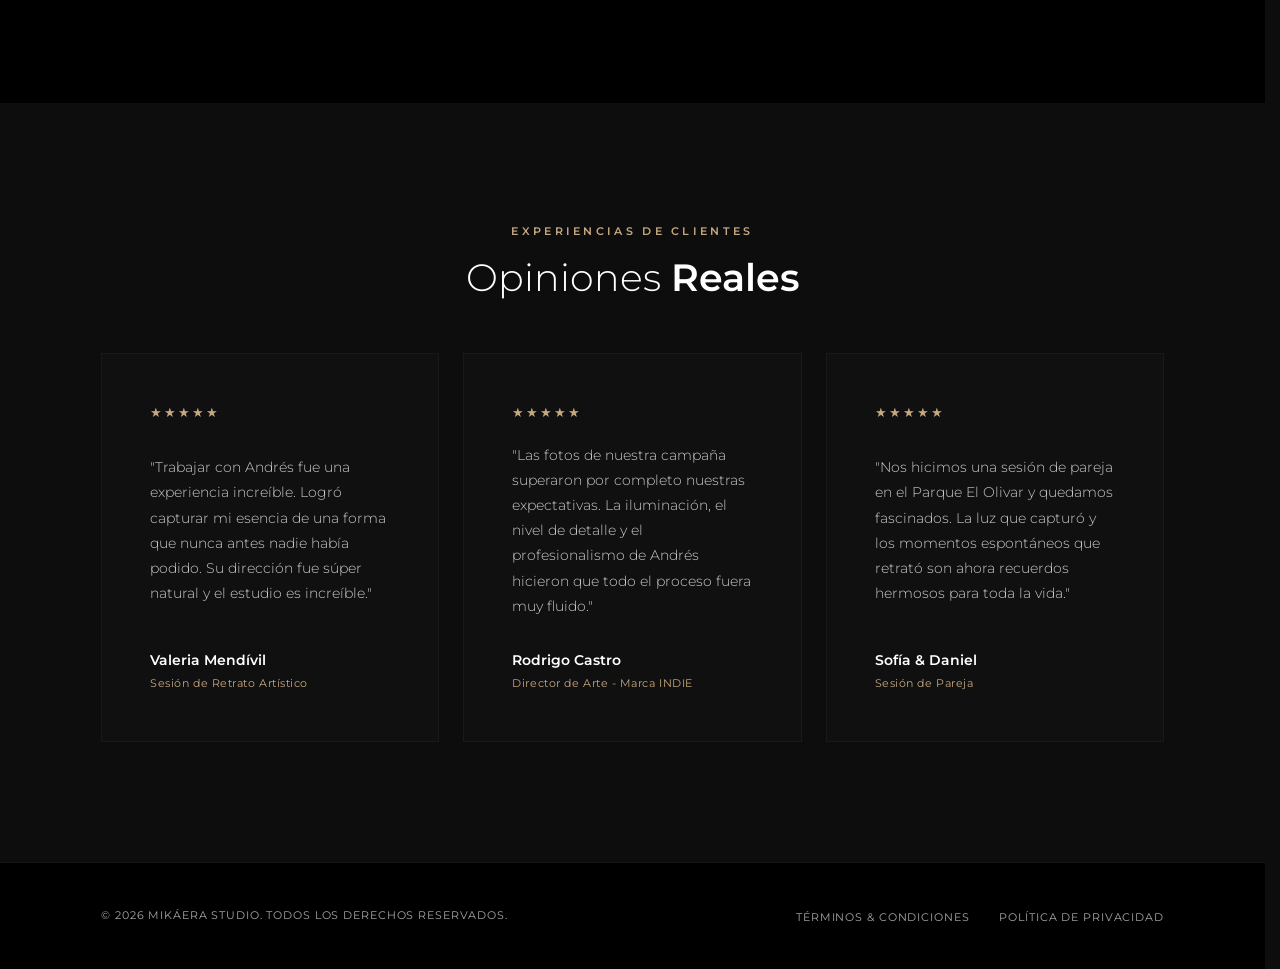
==== commit 78a2c928: "style: unificar categorias a formato comercial y optimizar ancho de cabecera" ====
--- a/index.html
+++ b/index.html
@@ -246,9 +246,9 @@
         <div class="portfolio-filters">
           <!-- Botones Directos -->
           <button class="btn btn--accent filter-btn active" data-filter="all">Todos</button>
-          <button class="btn btn--accent filter-btn" data-filter="bodas-parejas">Boda</button>
-          <button class="btn btn--accent filter-btn" data-filter="maternidad-familia">Familia</button>
-          <button class="btn btn--accent filter-btn hide-on-mobile" data-filter="quinceanos-editorial">15 Años</button>
+          <button class="btn btn--accent filter-btn" data-filter="bodas-parejas">Bodas</button>
+          <button class="btn btn--accent filter-btn" data-filter="maternidad-familia">Familias</button>
+          <button class="btn btn--accent filter-btn hide-on-mobile" data-filter="quinceanos-editorial">Quinceañeras</button>
           <button class="btn btn--accent filter-btn hide-on-mobile" data-filter="branding-identidad">Corporativo</button>
           
           <!-- Dropdown de Categorías Secundarias -->
@@ -258,14 +258,14 @@
             </button>
             <ul class="portfolio-dropdown-menu" role="menu" aria-labelledby="dropdown-trigger-btn">
               <!-- Mostrados solo en móviles dentro del dropdown -->
-              <li role="none" class="show-on-mobile"><button class="dropdown-item filter-btn" data-filter="quinceanos-editorial" role="menuitem">15 Años</button></li>
+              <li role="none" class="show-on-mobile"><button class="dropdown-item filter-btn" data-filter="quinceanos-editorial" role="menuitem">Quinceañeras</button></li>
               <li role="none" class="show-on-mobile"><button class="dropdown-item filter-btn" data-filter="branding-identidad" role="menuitem">Corporativo</button></li>
               
-              <li role="none"><button class="dropdown-item filter-btn" data-filter="graduacion" role="menuitem">Graduación</button></li>
-              <li role="none"><button class="dropdown-item filter-btn" data-filter="promocion" role="menuitem">Promoción</button></li>
-              <li role="none"><button class="dropdown-item filter-btn" data-filter="parque" role="menuitem">Parque</button></li>
+              <li role="none"><button class="dropdown-item filter-btn" data-filter="graduacion" role="menuitem">Graduaciones</button></li>
+              <li role="none"><button class="dropdown-item filter-btn" data-filter="promocion" role="menuitem">Promociones</button></li>
+              <li role="none"><button class="dropdown-item filter-btn" data-filter="parque" role="menuitem">Exteriores</button></li>
               <li role="none"><button class="dropdown-item filter-btn" data-filter="studio" role="menuitem">Studio</button></li>
-              <li role="none"><button class="dropdown-item filter-btn" data-filter="cumpleanos" role="menuitem">Cumple años</button></li>
+              <li role="none"><button class="dropdown-item filter-btn" data-filter="cumpleanos" role="menuitem">Cumpleaños</button></li>
             </ul>
           </div>
         </div>
@@ -278,7 +278,7 @@
               <img src="assets/images/portfolio/proyecto-15/hero.webp" alt="Fotografía de Novios en Boda" class="portfolio-img lazy-image" loading="lazy">
               <a href="#" class="portfolio-link-overlay" aria-label="Ver detalles de Boda en el Acantilado"></a>
               <div class="portfolio-overlay">
-                <span class="portfolio-category">Boda</span>
+                <span class="portfolio-category">Bodas</span>
                 <h3 class="portfolio-item-title">Boda en el Acantilado</h3>
                 
               </div>
@@ -291,7 +291,7 @@
               <img src="assets/images/portfolio/proyecto-7/hero.webp" alt="Familia en Exteriores" class="portfolio-img lazy-image" loading="lazy">
               <a href="#" class="portfolio-link-overlay" aria-label="Ver detalles de Risas de la Tarde"></a>
               <div class="portfolio-overlay">
-                <span class="portfolio-category">Familia</span>
+                <span class="portfolio-category">Familias</span>
                 <h3 class="portfolio-item-title">Risas de la Tarde</h3>
                 
               </div>
@@ -304,7 +304,7 @@
               <img src="assets/images/portfolio/proyecto-8/hero.webp" alt="Maternidad Artística" class="portfolio-img lazy-image" loading="lazy">
               <a href="#" class="portfolio-link-overlay" aria-label="Ver detalles de Dulce Espera"></a>
               <div class="portfolio-overlay">
-                <span class="portfolio-category">Familia</span>
+                <span class="portfolio-category">Familias</span>
                 <h3 class="portfolio-item-title">Dulce Espera</h3>
                 
               </div>
@@ -317,7 +317,7 @@
               <img src="assets/images/portfolio/proyecto-10/hero.webp" alt="Reportaje de Pareja" class="portfolio-img lazy-image" loading="lazy">
               <a href="#" class="portfolio-link-overlay" aria-label="Ver detalles de Miradas Compartidas"></a>
               <div class="portfolio-overlay">
-                <span class="portfolio-category">Familia</span>
+                <span class="portfolio-category">Familias</span>
                 <h3 class="portfolio-item-title">Miradas Compartidas</h3>
                 
               </div>
@@ -330,7 +330,7 @@
               <img src="assets/images/portfolio/proyecto-4/hero.webp" alt="Editorial Primavera Urbano" class="portfolio-img lazy-image" loading="lazy">
               <a href="#" class="portfolio-link-overlay" aria-label="Ver detalles de Contraste Urbano"></a>
               <div class="portfolio-overlay">
-                <span class="portfolio-category">15 Años</span>
+                <span class="portfolio-category">Quinceañeras</span>
                 <h3 class="portfolio-item-title">Contraste Urbano</h3>
                 
               </div>
@@ -343,7 +343,7 @@
               <img src="assets/images/portfolio/proyecto-5/hero.webp" alt="Retrato Masculino Expresivo" class="portfolio-img lazy-image" loading="lazy">
               <a href="#" class="portfolio-link-overlay" aria-label="Ver detalles de Mirada Profunda"></a>
               <div class="portfolio-overlay">
-                <span class="portfolio-category">15 Años</span>
+                <span class="portfolio-category">Quinceañeras</span>
                 <h3 class="portfolio-item-title">Mirada Profunda</h3>
                 
               </div>
@@ -356,7 +356,7 @@
               <img src="assets/images/portfolio/proyecto-13/hero.webp" alt="Retrato Quinceañera" class="portfolio-img lazy-image" loading="lazy">
               <a href="#" class="portfolio-link-overlay" aria-label="Ver detalles de Quince Primaveras"></a>
               <div class="portfolio-overlay">
-                <span class="portfolio-category">15 Años</span>
+                <span class="portfolio-category">Quinceañeras</span>
                 <h3 class="portfolio-item-title">Quince Primaveras</h3>
                 
               </div>
@@ -395,7 +395,7 @@
               <img src="assets/images/portfolio/proyecto-14/hero.webp" alt="Retrato de Graduación Universitaria" class="portfolio-img lazy-image" loading="lazy">
               <a href="#" class="portfolio-link-overlay" aria-label="Ver detalles de Éxito Académico"></a>
               <div class="portfolio-overlay">
-                <span class="portfolio-category">Graduación</span>
+                <span class="portfolio-category">Graduaciones</span>
                 <h3 class="portfolio-item-title">Éxito Académico</h3>
                 
               </div>
@@ -408,7 +408,7 @@
               <img src="assets/images/portfolio/proyecto-11/hero.webp" alt="Fotografía de Promoción Escolar" class="portfolio-img lazy-image" loading="lazy">
               <a href="#" class="portfolio-link-overlay" aria-label="Ver detalles de Futuro Brillante"></a>
               <div class="portfolio-overlay">
-                <span class="portfolio-category">Promoción</span>
+                <span class="portfolio-category">Promociones</span>
                 <h3 class="portfolio-item-title">Futuro Brillante</h3>
                 
               </div>
@@ -421,7 +421,7 @@
               <img src="assets/images/portfolio/proyecto-3/hero.webp" alt="Pareja en el Olivar" class="portfolio-img lazy-image" loading="lazy">
               <a href="#" class="portfolio-link-overlay" aria-label="Ver detalles de Amor en el Olivar"></a>
               <div class="portfolio-overlay">
-                <span class="portfolio-category">Parque</span>
+                <span class="portfolio-category">Exteriores</span>
                 <h3 class="portfolio-item-title">Amor en el Olivar</h3>
                 
               </div>
@@ -434,7 +434,7 @@
               <img src="assets/images/portfolio/proyecto-6/hero.webp" alt="Naturaleza Documental" class="portfolio-img lazy-image" loading="lazy">
               <a href="#" class="portfolio-link-overlay" aria-label="Ver detalles de Silencio Natural"></a>
               <div class="portfolio-overlay">
-                <span class="portfolio-category">Parque</span>
+                <span class="portfolio-category">Exteriores</span>
                 <h3 class="portfolio-item-title">Silencio Natural</h3>
                 
               </div>
@@ -447,7 +447,7 @@
               <img src="assets/images/portfolio/proyecto-9/hero.webp" alt="Efectos de Brillo Creativos" class="portfolio-img lazy-image" loading="lazy">
               <a href="#" class="portfolio-link-overlay" aria-label="Ver detalles de Destello Mágico"></a>
               <div class="portfolio-overlay">
-                <span class="portfolio-category">Parque</span>
+                <span class="portfolio-category">Exteriores</span>
                 <h3 class="portfolio-item-title">Destello Mágico</h3>
                 
               </div>
@@ -499,7 +499,7 @@
               <img src="assets/images/portfolio/proyecto-12/hero.webp" alt="Cumpleaños en Estudio" class="portfolio-img lazy-image" loading="lazy">
               <a href="#" class="portfolio-link-overlay" aria-label="Ver detalles de Celebración Dorada"></a>
               <div class="portfolio-overlay">
-                <span class="portfolio-category">Cumple años</span>
+                <span class="portfolio-category">Cumpleaños</span>
                 <h3 class="portfolio-item-title">Celebración Dorada</h3>
                 
               </div>
